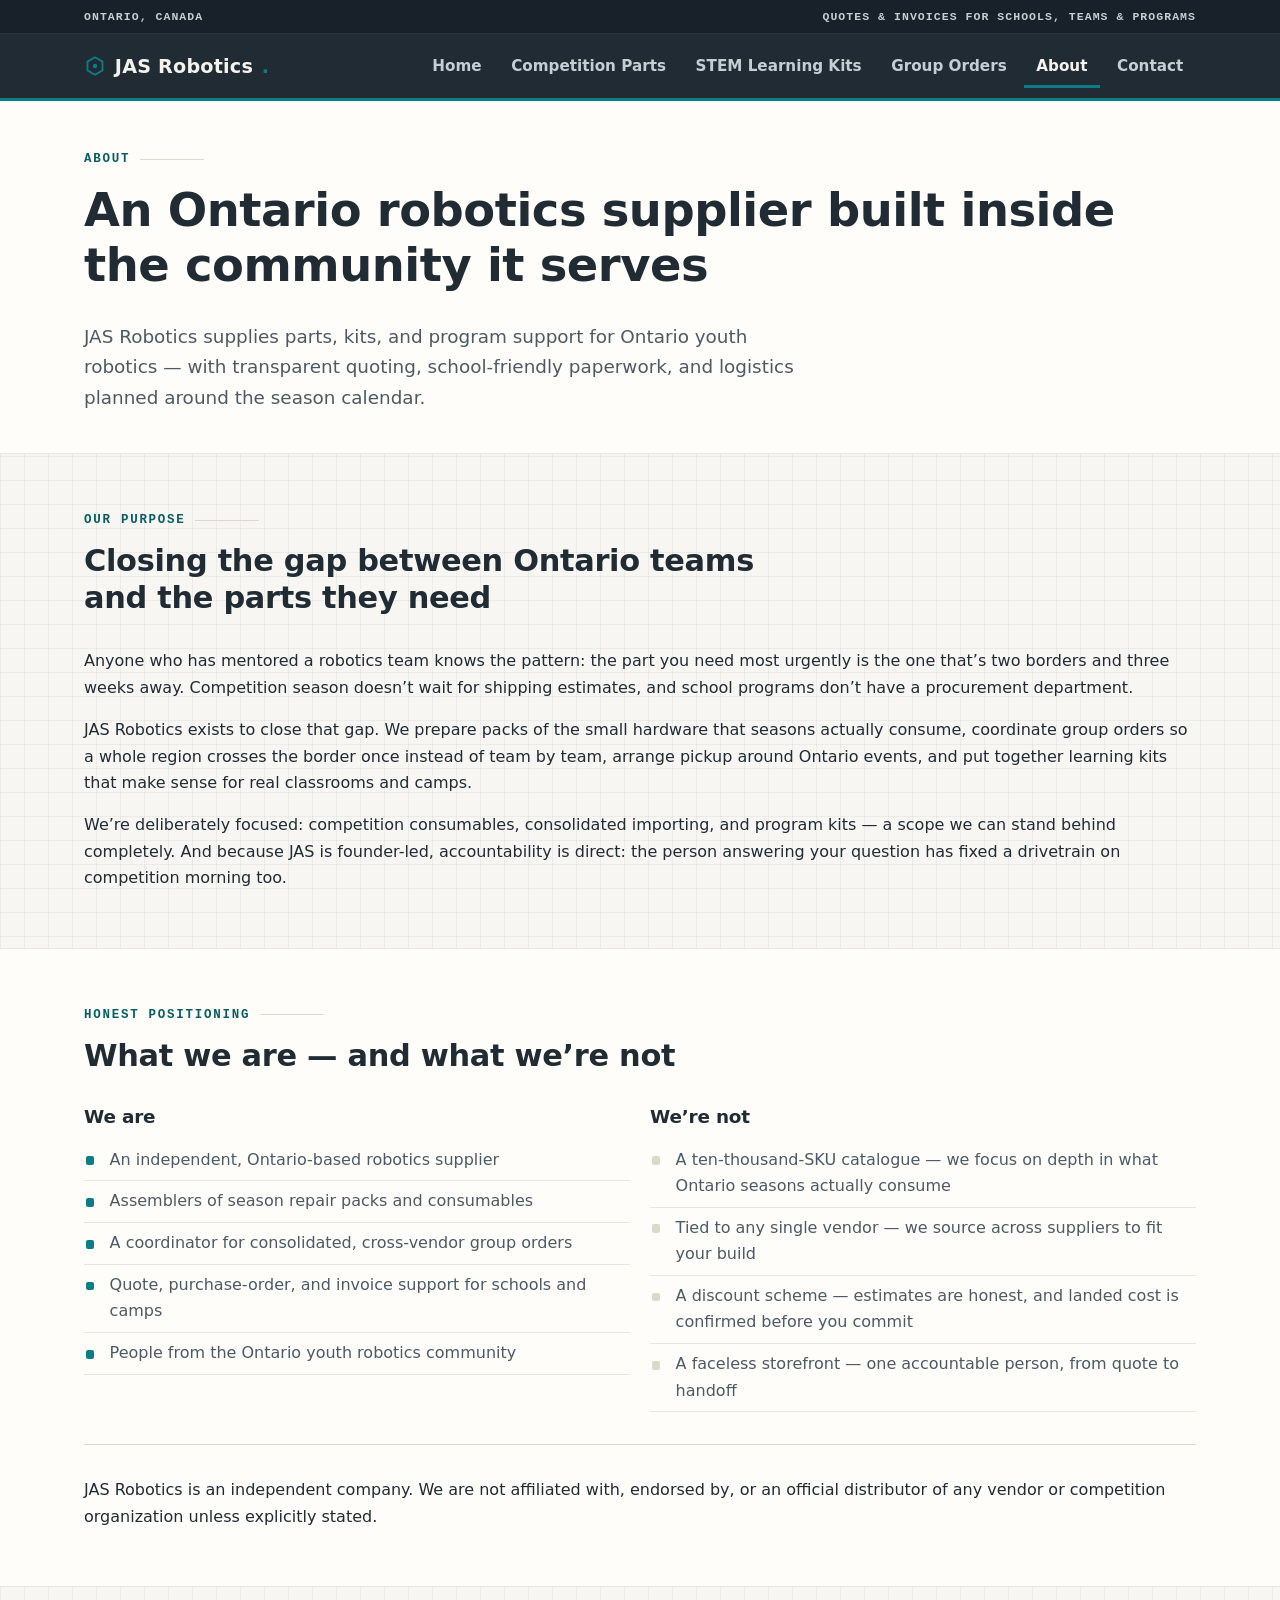
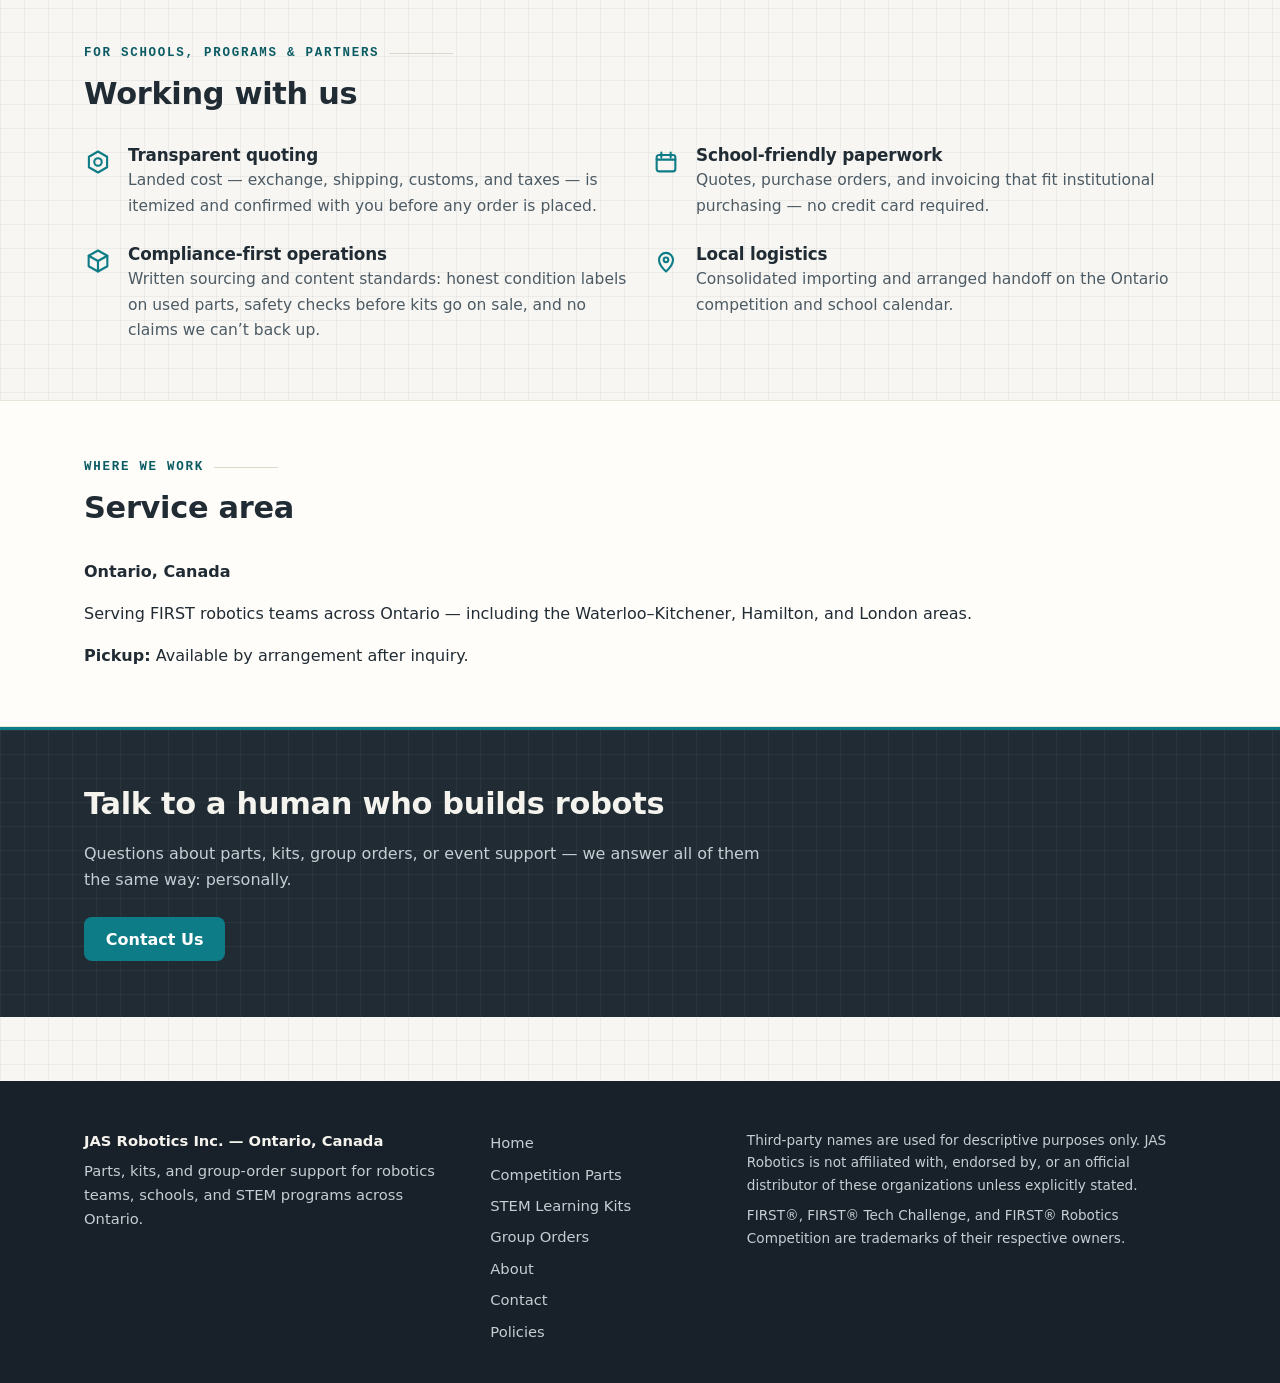
==== about.html @ f982b0c8 "Apply external review: de-claim stock language, deepen Everybot BOM support, rename kit pipeline Sto" ====
<!DOCTYPE html>
<html lang="en">
<head>
  <meta charset="utf-8">
  <meta name="viewport" content="width=device-width, initial-scale=1">
  <title>About — JAS Robotics</title>
  <meta name="description" content="JAS Robotics is an Ontario-based robotics supplier serving FIRST robotics teams, schools, camps, and STEM programs — parts, kits, group orders, and event support planned around the season.">
  <link rel="icon" href="data:image/svg+xml,%3Csvg xmlns='http://www.w3.org/2000/svg' viewBox='0 0 64 64'%3E%3Crect width='64' height='64' rx='14' fill='%23202b34'/%3E%3Cpath d='M32 13l16.5 9.5v19L32 51l-16.5-9.5v-19z' fill='none' stroke='%230e7c86' stroke-width='4'/%3E%3Ccircle cx='32' cy='32' r='5.5' fill='%230e7c86'/%3E%3C/svg%3E">
  <link rel="stylesheet" href="styles.css">
  <script src="script.js" defer></script>
</head>
<body>

  <a class="skip-link" href="#main">Skip to main content</a>

  <header class="site-header">
    <div class="topbar">
      <div class="container topbar-inner">
        <span>Ontario, Canada</span>
        <span class="topbar-note">Quotes &amp; invoices for schools, teams &amp; programs</span>
      </div>
    </div>
    <div class="container header-inner">
      <a class="wordmark" href="index.html"><svg class="wordmark-mark" viewBox="0 0 24 24" aria-hidden="true" focusable="false" xmlns="http://www.w3.org/2000/svg"><path d="M12 2.5l8.2 4.75v9.5L12 21.5l-8.2-4.75v-9.5z" fill="none" stroke="currentColor" stroke-width="2"/><circle cx="12" cy="12" r="2.4" fill="currentColor"/></svg>JAS Robotics<span class="wordmark-dot">.</span></a>
      <button class="nav-toggle" aria-expanded="false" aria-controls="site-nav">
        <span class="nav-toggle-bars" aria-hidden="true"><span></span><span></span><span></span></span>
        Menu
      </button>
      <nav id="site-nav" class="site-nav" aria-label="Main">
        <ul>
          <li><a href="index.html">Home</a></li>
          <li><a href="competition-parts.html">Competition Parts</a></li>
          <li><a href="stem-kits.html">STEM Learning Kits</a></li>
          <li><a href="group-orders.html">Group Orders</a></li>
          <li><a href="about.html" aria-current="page">About</a></li>
          <li><a href="contact.html">Contact</a></li>
        </ul>
      </nav>
    </div>
  </header>

  <main id="main">

    <!-- ============ Page hero ============ -->
    <section class="page-hero">
      <div class="container">
        <p class="eyebrow">About</p>
        <h1>An Ontario robotics supplier built inside the community it serves</h1>
        <p class="lead">JAS Robotics supplies parts, kits, and program support for Ontario youth robotics — with transparent quoting, school-friendly paperwork, and logistics planned around the season calendar.</p>
      </div>
    </section>

    <!-- ============ Story ============ -->
    <section class="section">
      <div class="container">
        <div class="section-head">
          <p class="eyebrow">Our purpose</p>
          <h2>Closing the gap between Ontario teams and the parts they need</h2>
        </div>
        <p>Anyone who has mentored a robotics team knows the pattern: the part you need most urgently is the one that&rsquo;s two borders and three weeks away. Competition season doesn&rsquo;t wait for shipping estimates, and school programs don&rsquo;t have a procurement department.</p>
        <p>JAS Robotics exists to close that gap. We prepare packs of the small hardware that seasons actually consume, coordinate group orders so a whole region crosses the border once instead of team by team, arrange pickup around Ontario events, and put together learning kits that make sense for real classrooms and camps.</p>
        <p>We&rsquo;re deliberately focused: competition consumables, consolidated importing, and program kits — a scope we can stand behind completely. And because JAS is founder-led, accountability is direct: the person answering your question has fixed a drivetrain on competition morning too.</p>
        <!-- PLACEHOLDER: founder bio and owner-supplied photos of real stock, builds, and events — to be supplied by owner (brief §14; photo rules brief §7 rule 6: no student faces without consent, no third-party logos, no event branding in frame) -->
      </div>
    </section>

    <!-- ============ What we are / aren't ============ -->
    <section class="section section--alt">
      <div class="container">
        <div class="section-head">
          <p class="eyebrow">Honest positioning</p>
          <h2>What we are — and what we&rsquo;re not</h2>
        </div>
        <div class="plain-cols">
          <div>
            <h3>We are</h3>
            <ul>
              <li>An independent, Ontario-based robotics supplier</li>
              <li>Assemblers of season repair packs and consumables</li>
              <li>A coordinator for consolidated, cross-vendor group orders</li>
              <li>Quote, purchase-order, and invoice support for schools and camps</li>
              <li>People from the Ontario youth robotics community</li>
            </ul>
          </div>
          <div>
            <h3>We&rsquo;re not</h3>
            <ul class="cols-not">
              <li>A ten-thousand-SKU catalogue — we focus on depth in what Ontario seasons actually consume</li>
              <li>Tied to any single vendor — we source across suppliers to fit your build</li>
              <li>A discount scheme — estimates are honest, and landed cost is confirmed before you commit</li>
              <li>A faceless storefront — one accountable person, from quote to handoff</li>
            </ul>
          </div>
        </div>
        <hr class="rule">
        <p>JAS Robotics is an independent company. We are not affiliated with, endorsed by, or an official distributor of any vendor or competition organization unless explicitly stated.</p>
      </div>
    </section>

    <!-- ============ Working with us ============ -->
    <section class="section">
      <div class="container">
        <div class="section-head">
          <p class="eyebrow">For schools, programs &amp; partners</p>
          <h2>Working with us</h2>
        </div>
        <ul class="feature-list">
          <li>
            <svg class="icon" viewBox="0 0 24 24" aria-hidden="true" focusable="false" fill="none" stroke="currentColor" stroke-width="1.8" stroke-linecap="round" stroke-linejoin="round"><path d="M12 3l7.8 4.5v9L12 21l-7.8-4.5v-9z"/><circle cx="12" cy="12" r="3.2"/></svg>
            <div>
              <h3>Transparent quoting</h3>
              <p>Landed cost — exchange, shipping, customs, and taxes — is itemized and confirmed with you before any order is placed.</p>
            </div>
          </li>
          <li>
            <svg class="icon" viewBox="0 0 24 24" aria-hidden="true" focusable="false" fill="none" stroke="currentColor" stroke-width="1.8" stroke-linecap="round" stroke-linejoin="round"><rect x="4" y="6" width="16" height="14" rx="2"/><path d="M4 10h16M8 4v4M16 4v4"/></svg>
            <div>
              <h3>School-friendly paperwork</h3>
              <p>Quotes, purchase orders, and invoicing that fit institutional purchasing — no credit card required.</p>
            </div>
          </li>
          <li>
            <svg class="icon" viewBox="0 0 24 24" aria-hidden="true" focusable="false" fill="none" stroke="currentColor" stroke-width="1.8" stroke-linecap="round" stroke-linejoin="round"><path d="M12 3l8 4.5v9L12 21l-8-4.5v-9z"/><path d="M4 7.5l8 4.5 8-4.5M12 12v9"/></svg>
            <div>
              <h3>Compliance-first operations</h3>
              <p>Written sourcing and content standards: honest condition labels on used parts, safety checks before kits go on sale, and no claims we can&rsquo;t back up.</p>
            </div>
          </li>
          <li>
            <svg class="icon" viewBox="0 0 24 24" aria-hidden="true" focusable="false" fill="none" stroke="currentColor" stroke-width="1.8" stroke-linecap="round" stroke-linejoin="round"><path d="M12 21s-6-5.3-6-10a6 6 0 1112 0c0 4.7-6 10-6 10z"/><circle cx="12" cy="11" r="2"/></svg>
            <div>
              <h3>Local logistics</h3>
              <p>Consolidated importing and arranged handoff on the Ontario competition and school calendar.</p>
            </div>
          </li>
        </ul>
      </div>
    </section>

    <!-- ============ Service area ============ -->
    <section class="section section--alt">
      <div class="container">
        <div class="section-head">
          <p class="eyebrow">Where we work</p>
          <h2>Service area</h2>
        </div>
        <p><strong>Ontario, Canada</strong></p>
        <p>Serving FIRST robotics teams across Ontario — including the Waterloo–Kitchener, Hamilton, and London areas.</p>
        <p><strong>Pickup:</strong> Available by arrangement after inquiry.</p>
      </div>
    </section>

    <!-- ============ Closing CTA ============ -->
    <section class="band">
      <div class="container">
        <h2>Talk to a human who builds robots</h2>
        <p>Questions about parts, kits, group orders, or event support — we answer all of them the same way: personally.</p>
        <div class="btn-row">
          <a class="btn btn--accent" href="contact.html">Contact Us</a>
        </div>
      </div>
    </section>

  </main>

  <footer class="site-footer">
    <div class="container footer-grid">
      <div>
        <p class="footer-wordmark">JAS Robotics Inc. — Ontario, Canada</p>
        <p>Parts, kits, and group-order support for robotics teams, schools, and STEM programs across Ontario.</p>
      </div>
      <nav class="footer-nav" aria-label="Footer">
        <ul>
          <li><a href="index.html">Home</a></li>
          <li><a href="competition-parts.html">Competition Parts</a></li>
          <li><a href="stem-kits.html">STEM Learning Kits</a></li>
          <li><a href="group-orders.html">Group Orders</a></li>
          <li><a href="about.html">About</a></li>
          <li><a href="contact.html">Contact</a></li>
          <li><a href="policies.html">Policies</a></li>
        </ul>
      </nav>
      <div class="footer-legal">
        <p>Third-party names are used for descriptive purposes only. JAS Robotics is not affiliated with, endorsed by, or an official distributor of these organizations unless explicitly stated.</p>
        <p>FIRST®, FIRST® Tech Challenge, and FIRST® Robotics Competition are trademarks of their respective owners.</p>
      </div>
    </div>
  </footer>

</body>
</html>
---- styles.css ----
/* ============================================================
   JAS Robotics — sitewide design system
   Direction: "Graph-paper workshop" — an engineering-classroom
   aesthetic on a faint drafting grid. System fonts only.
   No external requests of any kind (brief §10).
   Palette is deliberately distinct from deep violet (#2b214a)
   and from goBILDA-orange trade dress (brief §9).
   ============================================================ */

:root {
  /* surfaces & ink */
  --paper: #f7f6f2;
  --surface: #fffdf9;
  --paper-2: #efece4;
  --ink: #202b34;
  --ink-soft: #4c5a64;
  --line: #dcd8cc;
  --line-soft: #e8e5db;
  --grid: rgba(32, 43, 52, 0.05);
  --dark: #202b34;
  --dark-2: #182129;
  --on-dark: #f4f3ee;
  --on-dark-soft: #c5ced3;

  /* track accents (brief §9: the two tracks are siblings, not twins) */
  --accent-comp: #0e7c86;      /* machinist teal — Competition Parts */
  --accent-comp-ink: #0a5b63;  /* darker teal for small text on paper */
  --accent-comp-soft: #e2eeee;
  --accent-stem: #2e7d32;      /* workshop green — STEM Learning Kits */
  --accent-stem-ink: #245c27;
  --accent-stem-soft: #e7f1e5;

  /* generic track slots — scoped by .track-comp / .track-stem on <body> */
  --track: var(--accent-comp);
  --track-ink: var(--accent-comp-ink);
  --track-soft: var(--accent-comp-soft);

  /* type & shape */
  --sans: system-ui, -apple-system, "Segoe UI", Roboto, "Helvetica Neue", Arial, sans-serif;
  --mono: ui-monospace, "Cascadia Code", "Segoe UI Mono", Consolas, Menlo, monospace;
  --radius: 10px;
  --radius-sm: 6px;
  --shadow-sm: 0 1px 2px rgba(32, 43, 52, 0.05), 0 3px 10px rgba(32, 43, 52, 0.05);
  --maxw: 72rem;
}

.track-comp { --track: var(--accent-comp); --track-ink: var(--accent-comp-ink); --track-soft: var(--accent-comp-soft); }
.track-stem { --track: var(--accent-stem); --track-ink: var(--accent-stem-ink); --track-soft: var(--accent-stem-soft); }

/* ---------- reset & base ---------- */

*, *::before, *::after { box-sizing: border-box; }

html { scroll-behavior: smooth; }
@media (prefers-reduced-motion: reduce) {
  html { scroll-behavior: auto; }
  *, *::before, *::after { transition: none !important; }
}

body {
  margin: 0;
  font-family: var(--sans);
  font-size: 1rem;
  line-height: 1.65;
  color: var(--ink);
  background-color: var(--paper);
  /* the drafting grid */
  background-image:
    linear-gradient(var(--grid) 1px, transparent 1px),
    linear-gradient(90deg, var(--grid) 1px, transparent 1px);
  background-size: 24px 24px;
  -webkit-text-size-adjust: 100%;
}

h1, h2, h3, h4 { line-height: 1.2; margin: 0 0 0.6em; letter-spacing: -0.01em; }
h1 { font-size: clamp(2rem, 4.5vw, 2.9rem); font-weight: 800; }
h2 { font-size: clamp(1.45rem, 3vw, 1.9rem); font-weight: 750; }
h3 { font-size: 1.15rem; font-weight: 700; }
p, ul, ol, dl { margin: 0 0 1em; }
p:last-child, ul:last-child, ol:last-child, dl:last-child { margin-bottom: 0; }

a { color: var(--track-ink); text-underline-offset: 0.15em; }
a:hover { color: var(--ink); }

img, svg { max-width: 100%; height: auto; }

:focus-visible { outline: 3px solid var(--track); outline-offset: 2px; border-radius: 2px; }

.visually-hidden {
  position: absolute; width: 1px; height: 1px;
  margin: -1px; padding: 0; border: 0;
  clip-path: inset(50%); overflow: hidden; white-space: nowrap;
}

/* ---------- layout ---------- */

.container { max-width: var(--maxw); margin-inline: auto; padding-inline: 1.25rem; }

.section { padding-block: 3.5rem; }
.section--tight { padding-block: 2.5rem; }
.section--alt { background: var(--surface); border-block: 1px solid var(--line-soft); }

.section-head { max-width: 46rem; margin-bottom: 2rem; }

.lead { font-size: 1.15rem; color: var(--ink-soft); }

.eyebrow {
  display: flex; align-items: center; gap: 0.6rem;
  font-family: var(--mono); font-size: 0.78rem; font-weight: 600;
  letter-spacing: 0.14em; text-transform: uppercase;
  color: var(--track-ink); margin: 0 0 0.8rem;
}
.eyebrow::after { content: ""; height: 1px; background: var(--line); flex: 0 1 4rem; }

.caveat { font-size: 0.88rem; color: var(--ink-soft); }

/* ---------- skip link ---------- */

.skip-link {
  position: absolute; left: 0.75rem; top: -3.5rem; z-index: 100;
  background: var(--dark); color: var(--on-dark);
  padding: 0.6rem 1rem; border-radius: 0 0 var(--radius-sm) var(--radius-sm);
  transition: top 120ms ease;
}
.skip-link:focus { top: 0; color: var(--on-dark); }

/* ---------- header & nav ---------- */

.site-header {
  background: var(--dark); color: var(--on-dark);
  border-bottom: 3px solid var(--track);
  position: relative;
}

.header-inner {
  display: flex; align-items: center; justify-content: space-between;
  gap: 1rem; min-height: 4rem; flex-wrap: wrap; padding-block: 0.5rem;
}

.wordmark {
  font-weight: 800; font-size: 1.2rem; letter-spacing: 0.01em;
  color: var(--on-dark); text-decoration: none; white-space: nowrap;
}
.wordmark .wordmark-dot { color: var(--track); }
.wordmark:hover { color: var(--on-dark); }
.wordmark { display: inline-flex; align-items: center; gap: 0.55rem; }
.wordmark-mark { width: 22px; height: 22px; color: var(--track); flex: none; }

.topbar {
  background: var(--dark-2);
  border-bottom: 1px solid rgba(255, 255, 255, 0.08);
  font-family: var(--mono); font-size: 0.72rem; font-weight: 600;
  letter-spacing: 0.09em; text-transform: uppercase;
  color: var(--on-dark-soft);
}
.topbar-inner { display: flex; justify-content: space-between; gap: 1rem; padding-block: 0.45rem; }
@media (max-width: 37em) { .topbar-note { display: none; } }

.site-nav ul { list-style: none; margin: 0; padding: 0; display: flex; gap: 0.25rem; flex-wrap: wrap; }
.site-nav a {
  display: inline-block; padding: 0.55rem 0.8rem;
  color: var(--on-dark-soft); text-decoration: none;
  font-weight: 600; font-size: 0.95rem; border-radius: var(--radius-sm);
}
.site-nav a:hover { color: var(--on-dark); background: rgba(255, 255, 255, 0.07); }
.site-nav a[aria-current="page"] {
  color: var(--on-dark);
  box-shadow: inset 0 -3px 0 var(--track);
  border-radius: var(--radius-sm) var(--radius-sm) 0 0;
}

.nav-toggle {
  display: none; align-items: center; gap: 0.5rem;
  background: transparent; color: var(--on-dark);
  border: 1.5px solid var(--on-dark-soft); border-radius: var(--radius-sm);
  padding: 0.45rem 0.8rem; font: 600 0.9rem var(--sans); cursor: pointer;
}
.nav-toggle-bars { display: inline-flex; flex-direction: column; gap: 3px; }
.nav-toggle-bars span { display: block; width: 16px; height: 2px; background: currentColor; }

/* Mobile nav collapses only when JS is available (html.js),
   so the menu stays reachable with scripts disabled. */
@media (max-width: 47.99em) {
  html.js .nav-toggle { display: inline-flex; }
  html.js .site-nav { display: none; flex-basis: 100%; }
  html.js body.nav-open .site-nav { display: block; padding-bottom: 0.75rem; }
  .site-nav ul { flex-direction: column; gap: 0; }
  .site-nav a { display: block; padding: 0.7rem 0.5rem; border-radius: var(--radius-sm); }
  .site-nav a[aria-current="page"] { box-shadow: inset 3px 0 0 var(--track); border-radius: 0 var(--radius-sm) var(--radius-sm) 0; padding-left: 0.9rem; }
}

/* ---------- hero ---------- */

.hero { padding-block: 4rem 3.5rem; }
.hero-grid { display: grid; gap: 2.5rem; align-items: center; }
@media (min-width: 56em) { .hero-grid { grid-template-columns: 7fr 5fr; } }

.hero h1 { margin-bottom: 0.4em; }
.hero .lead { font-size: 1.2rem; }
.hero-art { color: var(--ink-soft); display: block; margin-inline: auto; max-width: 26rem; }
.hero-art .art-accent { color: var(--track); }

.page-hero { padding-block: 3rem 2.5rem; border-bottom: 1px solid var(--line-soft); background: var(--surface); }
.page-hero .lead { max-width: 46rem; }

.btn-row { display: flex; gap: 0.8rem; flex-wrap: wrap; margin-top: 1.5rem; }

/* supplier capability strip (hero) */
.cap-strip {
  list-style: none;
  display: flex; flex-wrap: wrap; gap: 0.5rem 2.25rem;
  margin: 3rem 0 0; padding: 1.1rem 0 0;
  border-top: 1px solid var(--line);
  font-family: var(--mono); font-size: 0.75rem; font-weight: 600;
  letter-spacing: 0.12em; text-transform: uppercase;
  color: var(--ink-soft);
}
.cap-strip li { display: flex; align-items: center; gap: 0.6rem; }
.cap-strip li::before {
  content: ""; width: 0.5rem; height: 0.5rem;
  background: var(--track); border-radius: 2px; flex: none;
}

/* ---------- buttons ---------- */

.btn {
  display: inline-block; padding: 0.7rem 1.3rem;
  border-radius: 8px; border: 1.5px solid transparent;
  font: 600 1rem var(--sans); text-decoration: none; text-align: center;
  cursor: pointer; transition: background-color 120ms ease, color 120ms ease;
}
.btn--primary { background: var(--dark); color: var(--on-dark); }
.btn--primary:hover { background: var(--dark-2); color: var(--on-dark); }
.btn--accent { background: var(--track); color: #ffffff; }
.btn--accent:hover { background: var(--track-ink); color: #ffffff; }
.btn--ghost { background: transparent; color: var(--ink); border-color: var(--ink); }
.btn--ghost:hover { background: var(--ink); color: var(--paper); }
.btn:disabled, .btn[aria-disabled="true"] { opacity: 0.55; cursor: not-allowed; }

/* on dark bands */
.band .btn--ghost { color: var(--on-dark); border-color: var(--on-dark-soft); }
.band .btn--ghost:hover { background: var(--on-dark); color: var(--dark); }

/* ---------- cards ---------- */

.grid-cards { display: grid; gap: 1.25rem; grid-template-columns: repeat(auto-fit, minmax(15rem, 1fr)); }
.grid-cards--wide { grid-template-columns: repeat(auto-fit, minmax(19rem, 1fr)); }

.card {
  background: var(--surface);
  border: 1px solid var(--line);
  border-radius: var(--radius);
  padding: 1.5rem;
  box-shadow: var(--shadow-sm);
  transition: transform 140ms ease, box-shadow 140ms ease, border-color 140ms ease;
}
@media (hover: hover) {
  .card:not(.card--gated):hover {
    transform: translateY(-3px);
    box-shadow: 0 8px 20px rgba(32, 43, 52, 0.1);
    border-color: var(--track);
  }
}
.card > .icon { color: var(--track); margin-bottom: 0.9rem; }
.card h3 { margin-bottom: 0.4em; }
.card p { color: var(--ink-soft); font-size: 0.97rem; }
.card .card-link { font-weight: 650; font-size: 0.97rem; }
.card .card-link::after { content: "\00a0\2192"; }

.card--gated {
  background: transparent;
  border: 1.5px dashed var(--line);
  box-shadow: none;
}
.card--gated h3 { color: var(--ink); }

.card-note { font-family: var(--mono); font-size: 0.8rem; color: var(--ink-soft); }

.tag-soon {
  display: inline-block;
  font-family: var(--mono); font-size: 0.72rem; font-weight: 600;
  letter-spacing: 0.12em; text-transform: uppercase;
  background: var(--paper-2); color: var(--ink-soft);
  border: 1px solid var(--line);
  padding: 0.18rem 0.6rem; border-radius: 999px;
  margin: 0 0 0.9rem;
}

/* ---------- badges (condition labels etc.) ---------- */

.badge-row { display: flex; gap: 0.6rem; flex-wrap: wrap; margin-block: 0.75rem 1rem; padding: 0; list-style: none; }
.badge {
  display: inline-block;
  font-family: var(--mono); font-size: 0.8rem; font-weight: 600;
  color: var(--track-ink); background: var(--track-soft);
  border: 1px solid var(--track);
  padding: 0.22rem 0.7rem; border-radius: 999px;
  white-space: nowrap;
}

/* ---------- steps (how it works) ---------- */

.steps { list-style: none; counter-reset: step; padding: 0; margin: 0; display: grid; gap: 1rem; }
.steps li { counter-increment: step; position: relative; padding-left: 3.2rem; }
.steps li::before {
  content: counter(step);
  position: absolute; left: 0; top: 0;
  width: 2.2rem; height: 2.2rem;
  display: grid; place-items: center;
  background: var(--track); color: #ffffff;
  font: 700 1rem var(--mono);
  border-radius: 50%;
}
.steps h3 { margin-bottom: 0.2em; font-size: 1.05rem; }
.steps p { color: var(--ink-soft); font-size: 0.97rem; }

/* ---------- panels, notices, terms ---------- */

.panel {
  background: var(--surface);
  border: 1px solid var(--line);
  border-radius: var(--radius);
  padding: 1.75rem;
  box-shadow: var(--shadow-sm);
}

.terms-panel { border-left: 4px solid var(--track); }
.terms-panel ul { padding-left: 1.2rem; }
.terms-panel li { margin-bottom: 0.5em; color: var(--ink-soft); font-size: 0.95rem; }

.notice {
  background: var(--paper-2);
  border: 1px solid var(--line);
  border-radius: var(--radius-sm);
  padding: 0.9rem 1.1rem;
  font-size: 0.95rem; color: var(--ink-soft);
}

.tag-draft {
  display: inline-block; vertical-align: middle;
  font-family: var(--mono); font-size: 0.7rem; font-weight: 700;
  letter-spacing: 0.12em; text-transform: uppercase;
  color: var(--ink-soft); border: 1.5px solid var(--ink-soft);
  padding: 0.1rem 0.5rem; border-radius: var(--radius-sm);
  margin-left: 0.6rem;
}

/* ---------- definition grids (order round facts, kit facets) ---------- */

.dl-grid { display: grid; grid-template-columns: auto 1fr; gap: 0.35rem 1.25rem; margin: 0; }
.dl-grid dt { font-family: var(--mono); font-size: 0.82rem; font-weight: 600; letter-spacing: 0.06em; text-transform: uppercase; color: var(--track-ink); padding-top: 0.15rem; }
.dl-grid dd { margin: 0; color: var(--ink-soft); }
@media (max-width: 33em) { .dl-grid { grid-template-columns: 1fr; gap: 0.1rem; } .dl-grid dd { margin-bottom: 0.6rem; } }

/* ---------- progress indicator ---------- */

.progress-track {
  height: 0.8rem;
  background: var(--paper-2);
  border: 1px solid var(--line);
  border-radius: 999px;
  overflow: hidden;
}
.progress-fill { height: 100%; width: 0; background: var(--track); border-radius: inherit; }

/* ---------- jump nav (in-page anchors) ---------- */

.jump-nav ul { list-style: none; display: flex; gap: 0.6rem; flex-wrap: wrap; padding: 0; margin: 1.25rem 0 0; }
.jump-nav a {
  display: inline-block; text-decoration: none;
  font: 600 0.88rem var(--mono);
  color: var(--track-ink); background: var(--track-soft);
  border: 1px solid var(--track);
  padding: 0.3rem 0.85rem; border-radius: 999px;
}
.jump-nav a:hover { background: var(--track); color: #ffffff; }

/* ---------- forms ---------- */

.form-grid { display: grid; gap: 1.1rem; }
@media (min-width: 44em) {
  .form-grid { grid-template-columns: 1fr 1fr; }
  .form-grid .form-field--full { grid-column: 1 / -1; }
}

.form-field label { display: block; font-weight: 650; font-size: 0.95rem; margin-bottom: 0.3rem; }
.form-field .field-hint { display: block; font-weight: 400; font-size: 0.83rem; color: var(--ink-soft); }

.form-field input,
.form-field select,
.form-field textarea {
  width: 100%;
  font: 1rem var(--sans);
  color: var(--ink);
  background: var(--surface);
  border: 1.5px solid var(--line);
  border-radius: var(--radius-sm);
  padding: 0.6rem 0.75rem;
}
.form-field input:focus-visible,
.form-field select:focus-visible,
.form-field textarea:focus-visible { outline: 3px solid var(--track); outline-offset: 1px; border-color: var(--track); }
.form-field textarea { min-height: 8rem; resize: vertical; }

/* ---------- closing CTA band ---------- */

.band {
  background-color: var(--dark);
  background-image:
    linear-gradient(rgba(255, 255, 255, 0.045) 1px, transparent 1px),
    linear-gradient(90deg, rgba(255, 255, 255, 0.045) 1px, transparent 1px);
  background-size: 24px 24px;
  color: var(--on-dark);
  padding-block: 3.5rem;
  border-top: 3px solid var(--track);
}
.band h2 { color: var(--on-dark); }
.band p { color: var(--on-dark-soft); max-width: 44rem; }

/* ---------- lists with icons (why local) ---------- */

.feature-list { list-style: none; padding: 0; margin: 0; display: grid; gap: 1.5rem; }
@media (min-width: 44em) { .feature-list { grid-template-columns: 1fr 1fr; } }
.feature-list li { display: grid; grid-template-columns: auto 1fr; gap: 1rem; align-items: start; }
.feature-list .icon { color: var(--track); margin-top: 0.2rem; }
.feature-list h3 { font-size: 1.05rem; margin-bottom: 0.2em; }
.feature-list p { color: var(--ink-soft); font-size: 0.97rem; margin: 0; }

/* ---------- two-column plain lists (about) ---------- */

.plain-cols { display: grid; gap: 1.25rem; }
@media (min-width: 44em) { .plain-cols { grid-template-columns: 1fr 1fr; } }
.plain-cols ul { list-style: none; padding: 0; margin: 0; }
.plain-cols li { padding: 0.45rem 0 0.45rem 1.6rem; position: relative; color: var(--ink-soft); border-bottom: 1px solid var(--line-soft); }
.plain-cols li::before {
  content: ""; position: absolute; left: 0.1rem; top: 1.05rem;
  width: 0.55rem; height: 0.55rem; border-radius: 2px;
  background: var(--track);
}
.plain-cols .cols-not li::before { background: var(--line); }

/* ---------- footer ---------- */

.site-footer {
  background: var(--dark-2);
  color: var(--on-dark-soft);
  padding-block: 3rem 2.25rem;
  margin-top: 4rem;
  font-size: 0.92rem;
}
.band + .site-footer, .site-footer:first-child { margin-top: 0; }

.footer-grid { display: grid; gap: 2rem; }
@media (min-width: 56em) { .footer-grid { grid-template-columns: 5fr 3fr 6fr; } }

.footer-wordmark { color: var(--on-dark); font-weight: 750; margin-bottom: 0.4em; }

.footer-nav ul { list-style: none; margin: 0; padding: 0; display: grid; gap: 0.15rem; }
.footer-nav a { color: var(--on-dark-soft); text-decoration: none; padding-block: 0.15rem; display: inline-block; }
.footer-nav a:hover { color: var(--on-dark); text-decoration: underline; }

.footer-legal { font-size: 0.85rem; }
.footer-legal p { margin-bottom: 0.6em; }

/* ---------- misc ---------- */

.icon { width: 28px; height: 28px; flex: none; }
.icon--sm { width: 22px; height: 22px; }

hr.rule { border: 0; border-top: 1px solid var(--line); margin-block: 2rem; }
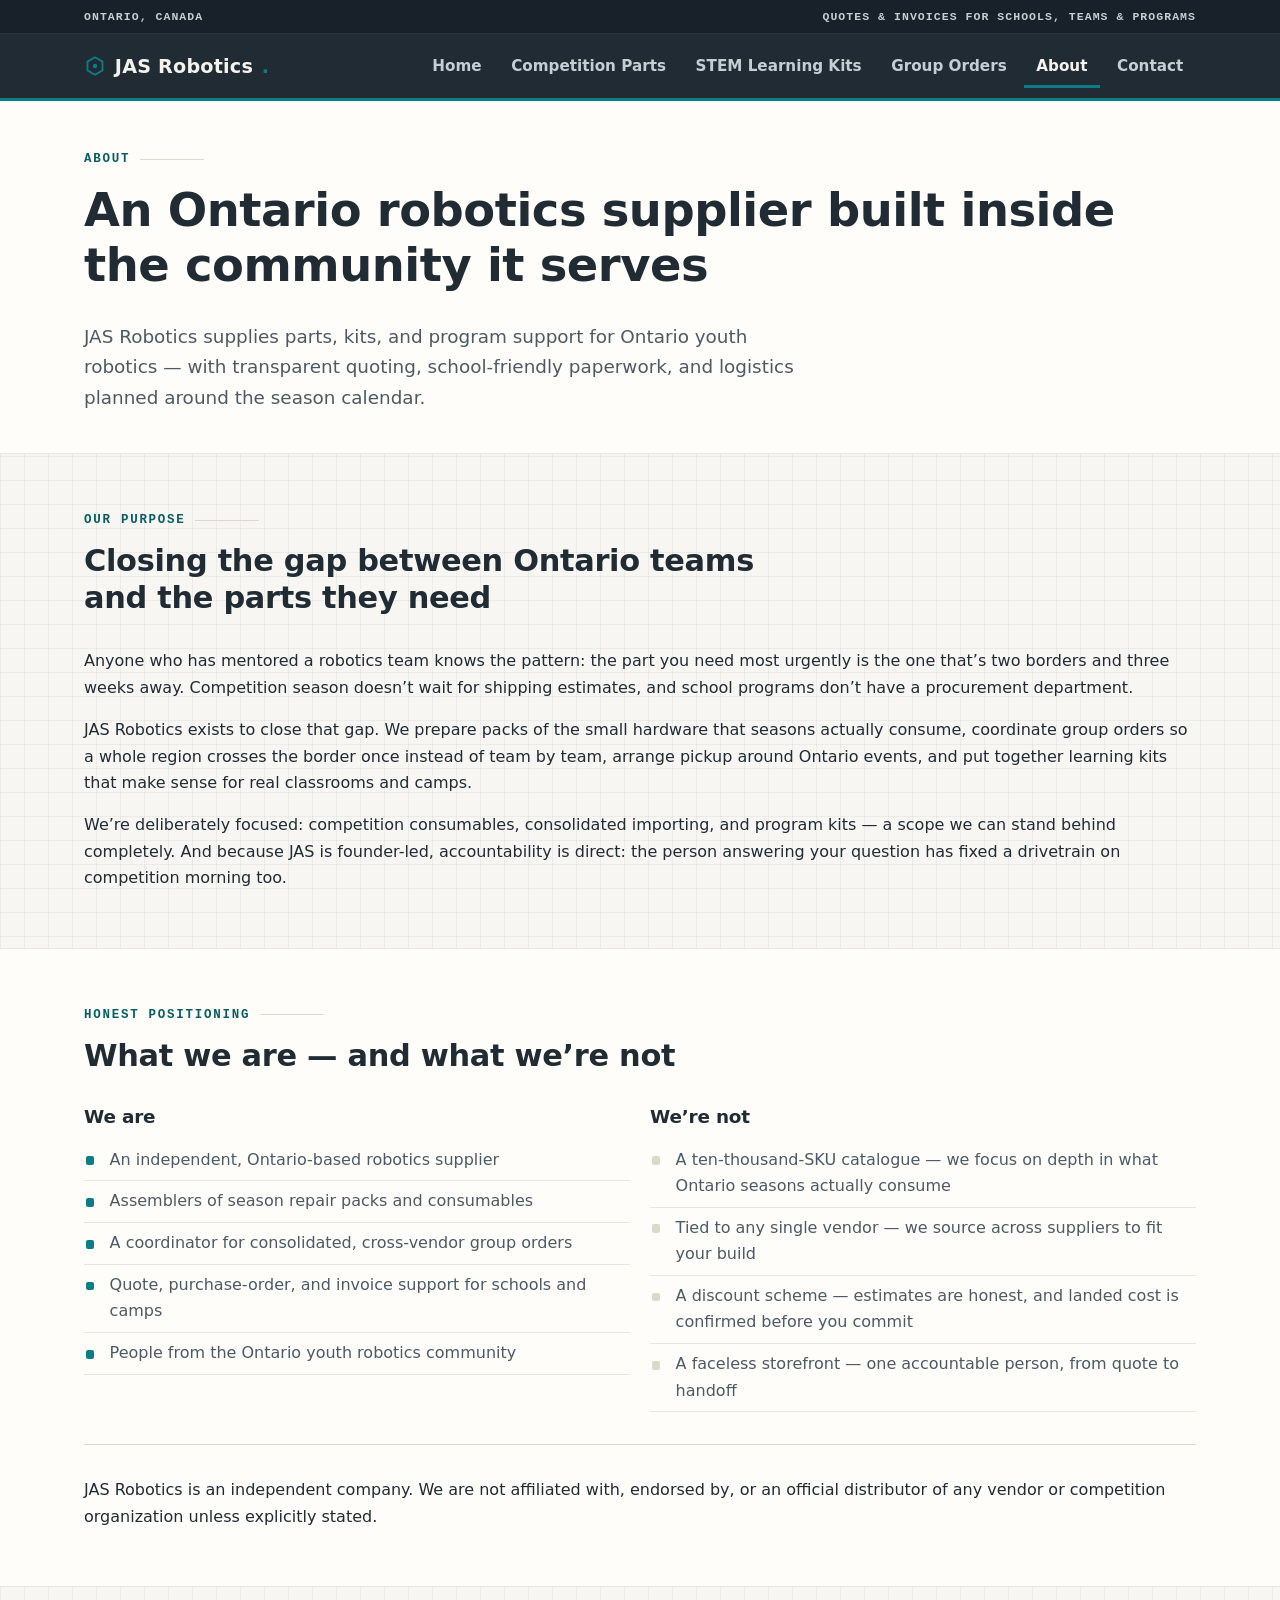
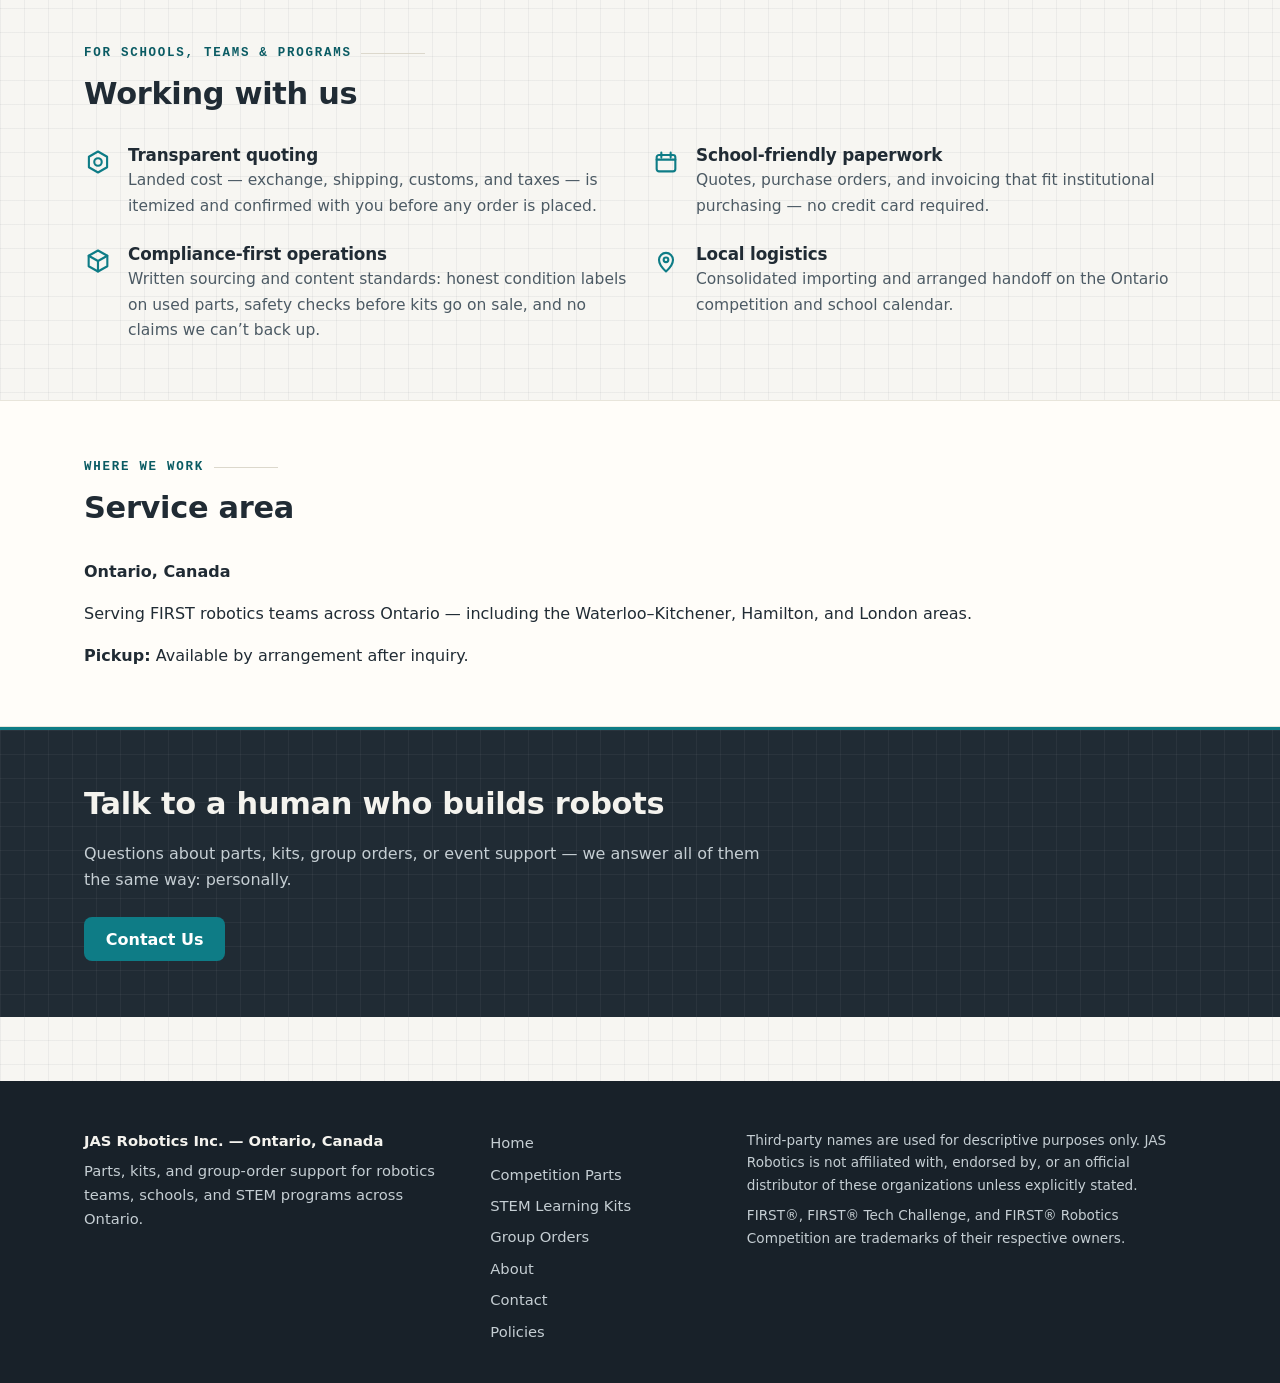
==== commit 8e1a0322: "Apply Codex review edits: copy-consistency cleanup Three wording fixes from Codex's review, verified" ====
--- a/about.html
+++ b/about.html
@@ -101,7 +101,7 @@
     <section class="section">
       <div class="container">
         <div class="section-head">
-          <p class="eyebrow">For schools, programs &amp; partners</p>
+          <p class="eyebrow">For schools, teams &amp; programs</p>
           <h2>Working with us</h2>
         </div>
         <ul class="feature-list">
--- a/styles.css
+++ b/styles.css
@@ -377,6 +377,14 @@
 
 /* ---------- forms ---------- */
 
+/* spam honeypot — visually removed, ignored by humans, filled by bots */
+.hp-field {
+  position: absolute !important;
+  left: -9999px; top: auto;
+  width: 1px; height: 1px;
+  overflow: hidden;
+}
+
 .form-grid { display: grid; gap: 1.1rem; }
 @media (min-width: 44em) {
   .form-grid { grid-template-columns: 1fr 1fr; }
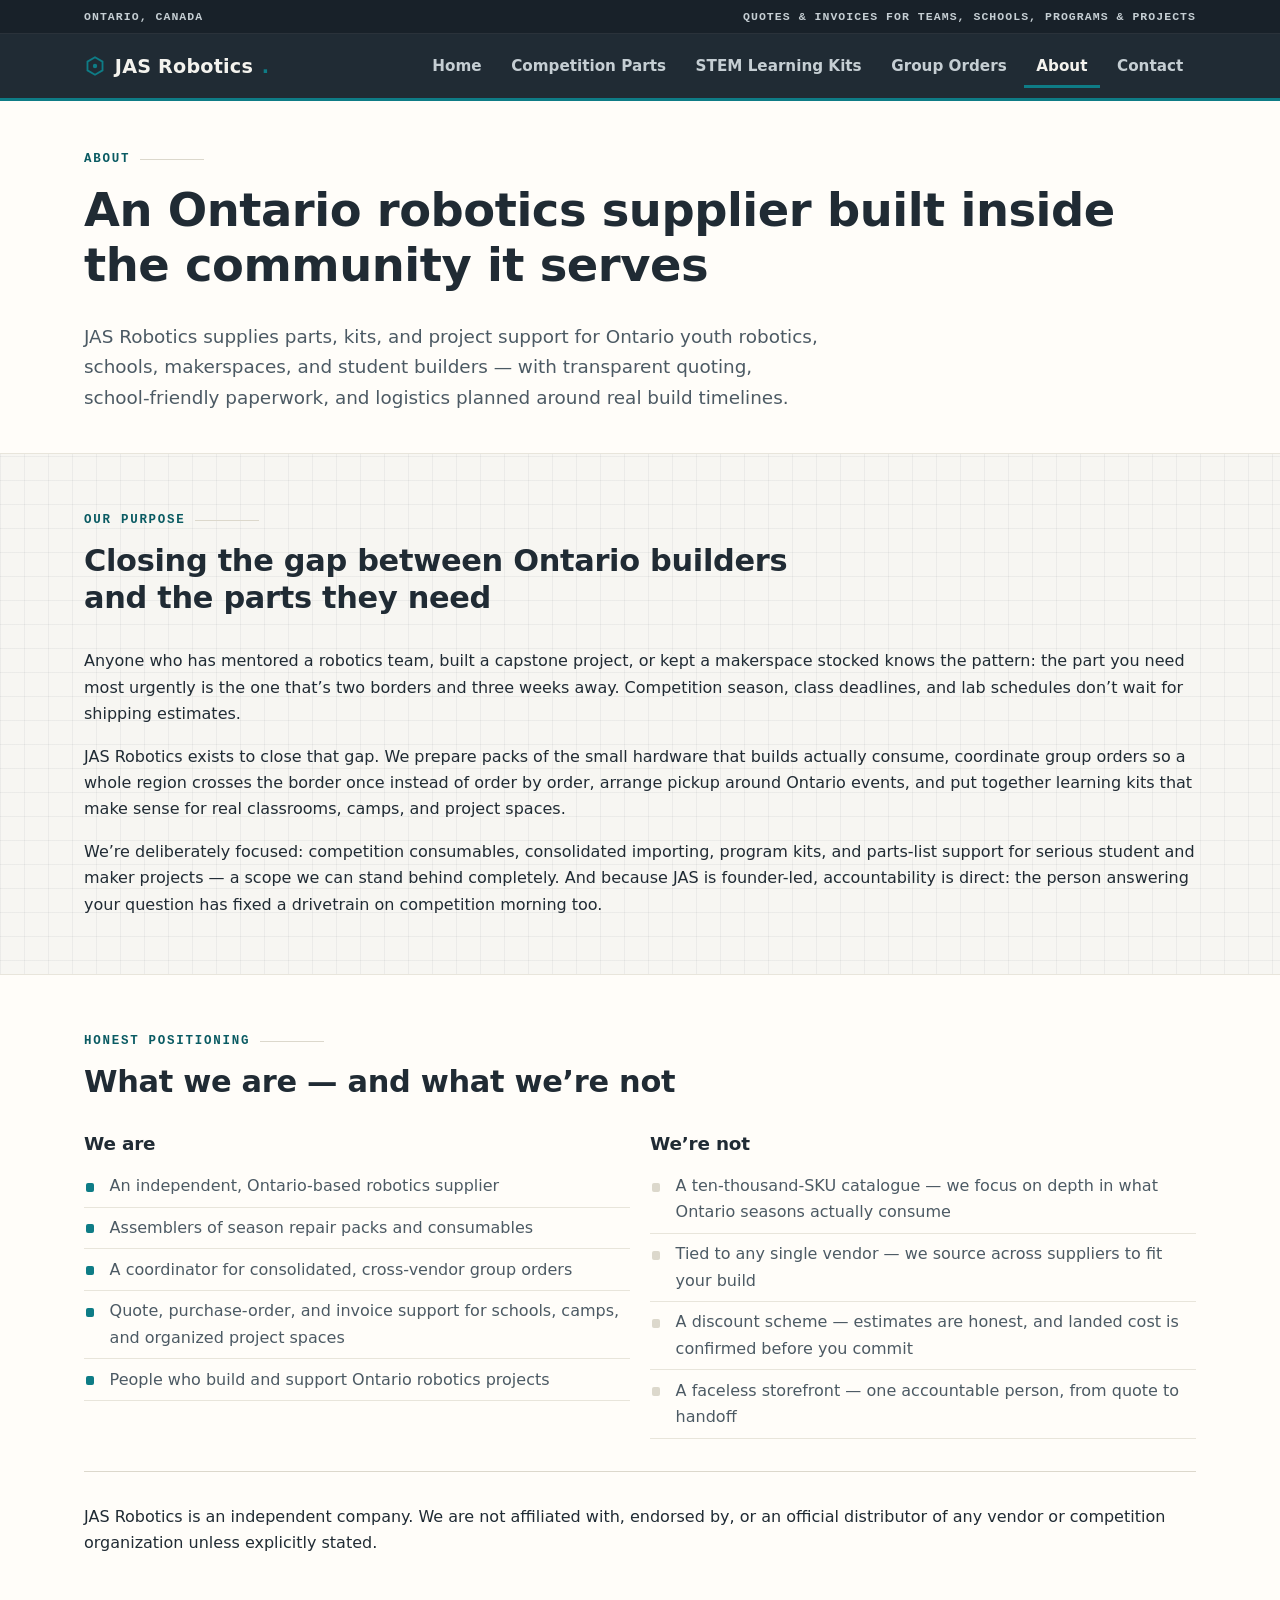
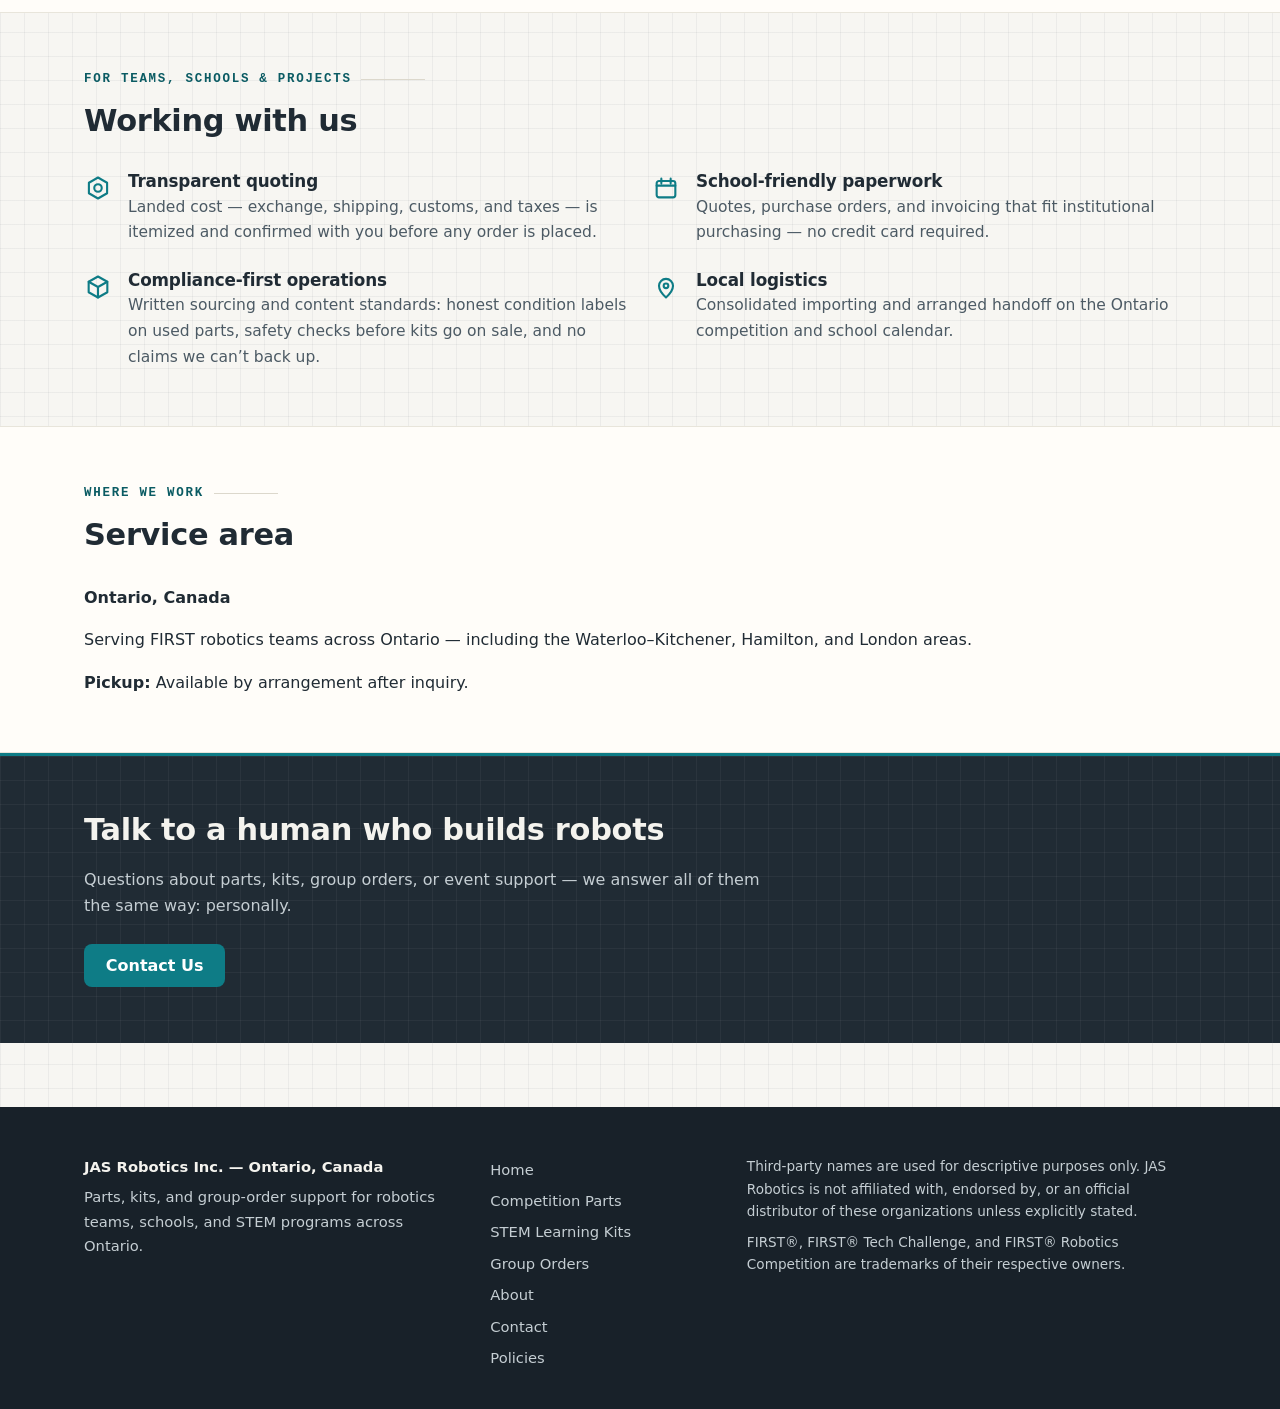
==== commit 7c7b562d: "Apply Codex edits: broaden audience to builders, capstones, makerspaces, DIY Owner-directed scope ex" ====
--- a/about.html
+++ b/about.html
@@ -4,7 +4,7 @@
   <meta charset="utf-8">
   <meta name="viewport" content="width=device-width, initial-scale=1">
   <title>About — JAS Robotics</title>
-  <meta name="description" content="JAS Robotics is an Ontario-based robotics supplier serving FIRST robotics teams, schools, camps, and STEM programs — parts, kits, group orders, and event support planned around the season.">
+  <meta name="description" content="JAS Robotics is an Ontario-based robotics supplier serving FIRST robotics teams, schools, camps, STEM programs, student projects, and makerspaces — parts, kits, group orders, and event support.">
   <link rel="icon" href="data:image/svg+xml,%3Csvg xmlns='http://www.w3.org/2000/svg' viewBox='0 0 64 64'%3E%3Crect width='64' height='64' rx='14' fill='%23202b34'/%3E%3Cpath d='M32 13l16.5 9.5v19L32 51l-16.5-9.5v-19z' fill='none' stroke='%230e7c86' stroke-width='4'/%3E%3Ccircle cx='32' cy='32' r='5.5' fill='%230e7c86'/%3E%3C/svg%3E">
   <link rel="stylesheet" href="styles.css">
   <script src="script.js" defer></script>
@@ -17,7 +17,7 @@
     <div class="topbar">
       <div class="container topbar-inner">
         <span>Ontario, Canada</span>
-        <span class="topbar-note">Quotes &amp; invoices for schools, teams &amp; programs</span>
+        <span class="topbar-note">Quotes &amp; invoices for teams, schools, programs &amp; projects</span>
       </div>
     </div>
     <div class="container header-inner">
@@ -46,7 +46,7 @@
       <div class="container">
         <p class="eyebrow">About</p>
         <h1>An Ontario robotics supplier built inside the community it serves</h1>
-        <p class="lead">JAS Robotics supplies parts, kits, and program support for Ontario youth robotics — with transparent quoting, school-friendly paperwork, and logistics planned around the season calendar.</p>
+        <p class="lead">JAS Robotics supplies parts, kits, and project support for Ontario youth robotics, schools, makerspaces, and student builders — with transparent quoting, school-friendly paperwork, and logistics planned around real build timelines.</p>
       </div>
     </section>
 
@@ -55,11 +55,11 @@
       <div class="container">
         <div class="section-head">
           <p class="eyebrow">Our purpose</p>
-          <h2>Closing the gap between Ontario teams and the parts they need</h2>
+          <h2>Closing the gap between Ontario builders and the parts they need</h2>
         </div>
-        <p>Anyone who has mentored a robotics team knows the pattern: the part you need most urgently is the one that&rsquo;s two borders and three weeks away. Competition season doesn&rsquo;t wait for shipping estimates, and school programs don&rsquo;t have a procurement department.</p>
-        <p>JAS Robotics exists to close that gap. We prepare packs of the small hardware that seasons actually consume, coordinate group orders so a whole region crosses the border once instead of team by team, arrange pickup around Ontario events, and put together learning kits that make sense for real classrooms and camps.</p>
-        <p>We&rsquo;re deliberately focused: competition consumables, consolidated importing, and program kits — a scope we can stand behind completely. And because JAS is founder-led, accountability is direct: the person answering your question has fixed a drivetrain on competition morning too.</p>
+        <p>Anyone who has mentored a robotics team, built a capstone project, or kept a makerspace stocked knows the pattern: the part you need most urgently is the one that&rsquo;s two borders and three weeks away. Competition season, class deadlines, and lab schedules don&rsquo;t wait for shipping estimates.</p>
+        <p>JAS Robotics exists to close that gap. We prepare packs of the small hardware that builds actually consume, coordinate group orders so a whole region crosses the border once instead of order by order, arrange pickup around Ontario events, and put together learning kits that make sense for real classrooms, camps, and project spaces.</p>
+        <p>We&rsquo;re deliberately focused: competition consumables, consolidated importing, program kits, and parts-list support for serious student and maker projects — a scope we can stand behind completely. And because JAS is founder-led, accountability is direct: the person answering your question has fixed a drivetrain on competition morning too.</p>
         <!-- PLACEHOLDER: founder bio and owner-supplied photos of real stock, builds, and events — to be supplied by owner (brief §14; photo rules brief §7 rule 6: no student faces without consent, no third-party logos, no event branding in frame) -->
       </div>
     </section>
@@ -78,8 +78,8 @@
               <li>An independent, Ontario-based robotics supplier</li>
               <li>Assemblers of season repair packs and consumables</li>
               <li>A coordinator for consolidated, cross-vendor group orders</li>
-              <li>Quote, purchase-order, and invoice support for schools and camps</li>
-              <li>People from the Ontario youth robotics community</li>
+              <li>Quote, purchase-order, and invoice support for schools, camps, and organized project spaces</li>
+              <li>People who build and support Ontario robotics projects</li>
             </ul>
           </div>
           <div>
@@ -101,7 +101,7 @@
     <section class="section">
       <div class="container">
         <div class="section-head">
-          <p class="eyebrow">For schools, teams &amp; programs</p>
+          <p class="eyebrow">For teams, schools &amp; projects</p>
           <h2>Working with us</h2>
         </div>
         <ul class="feature-list">
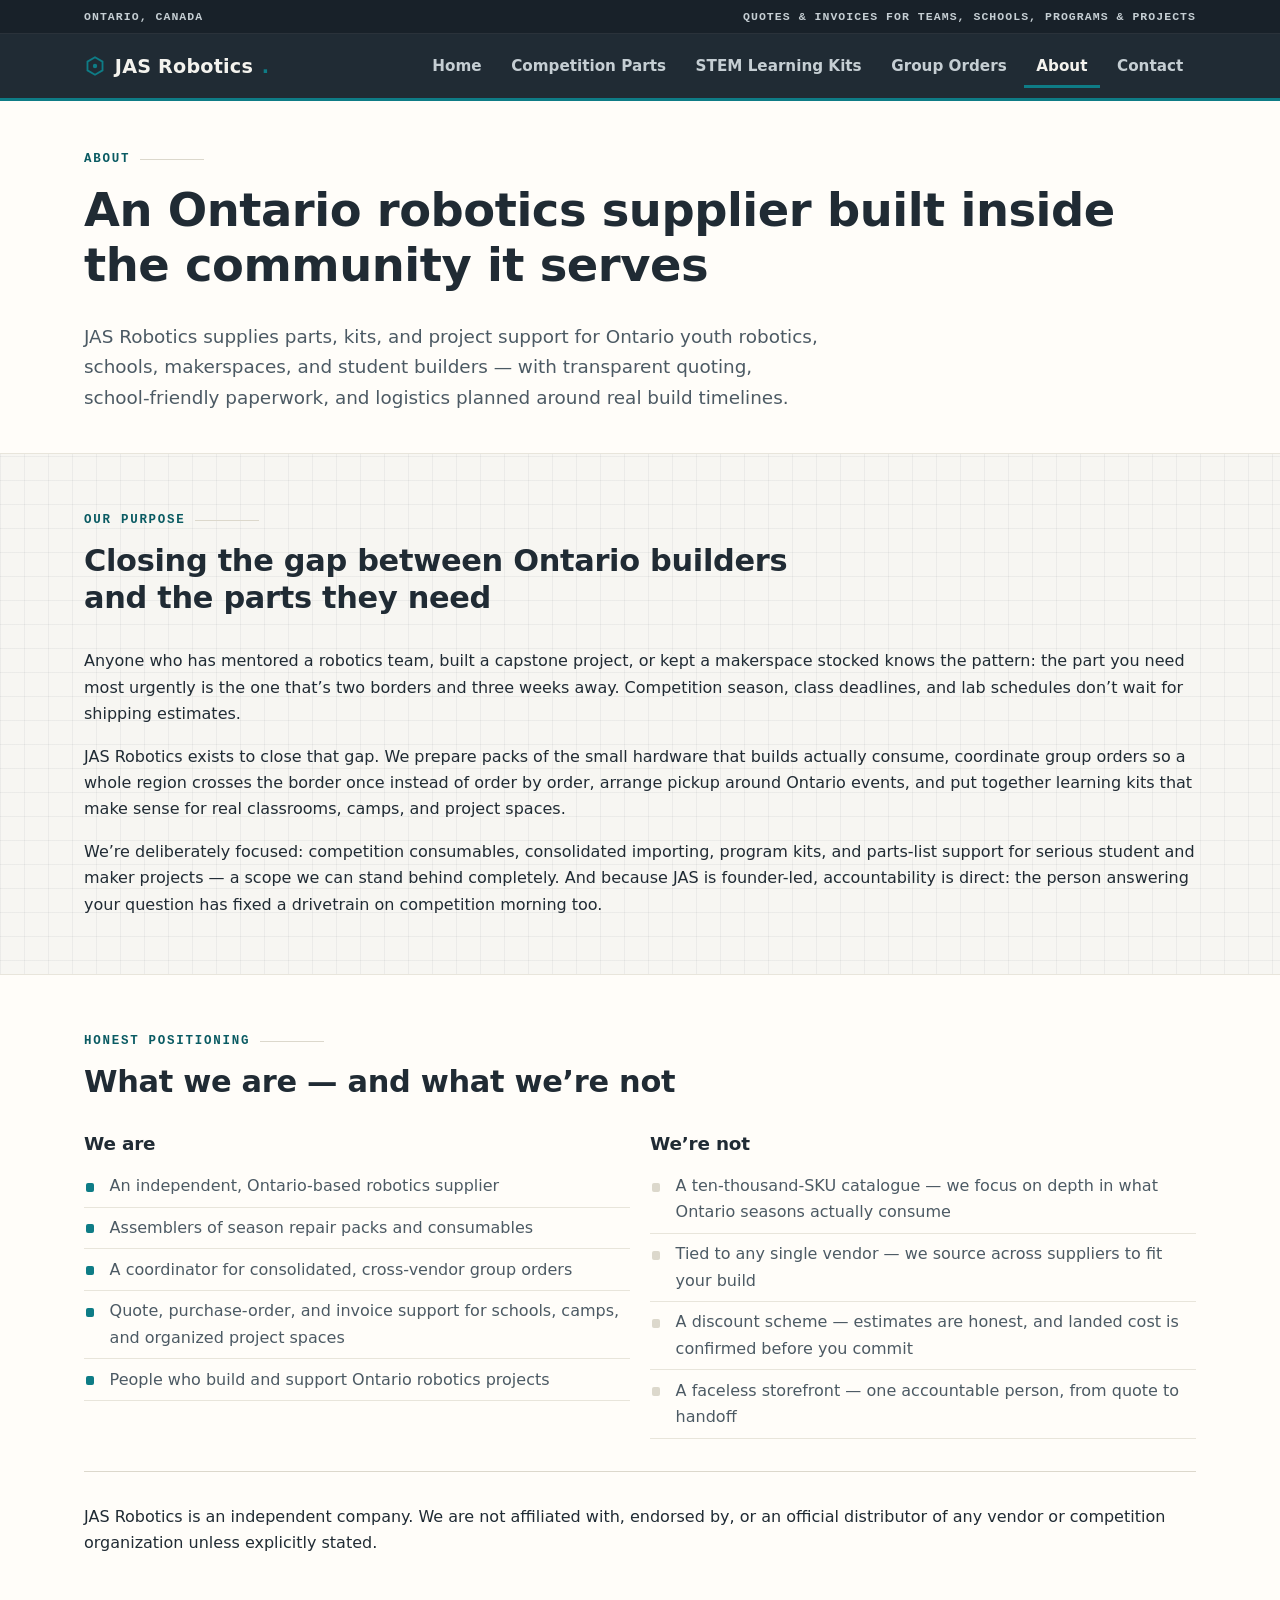
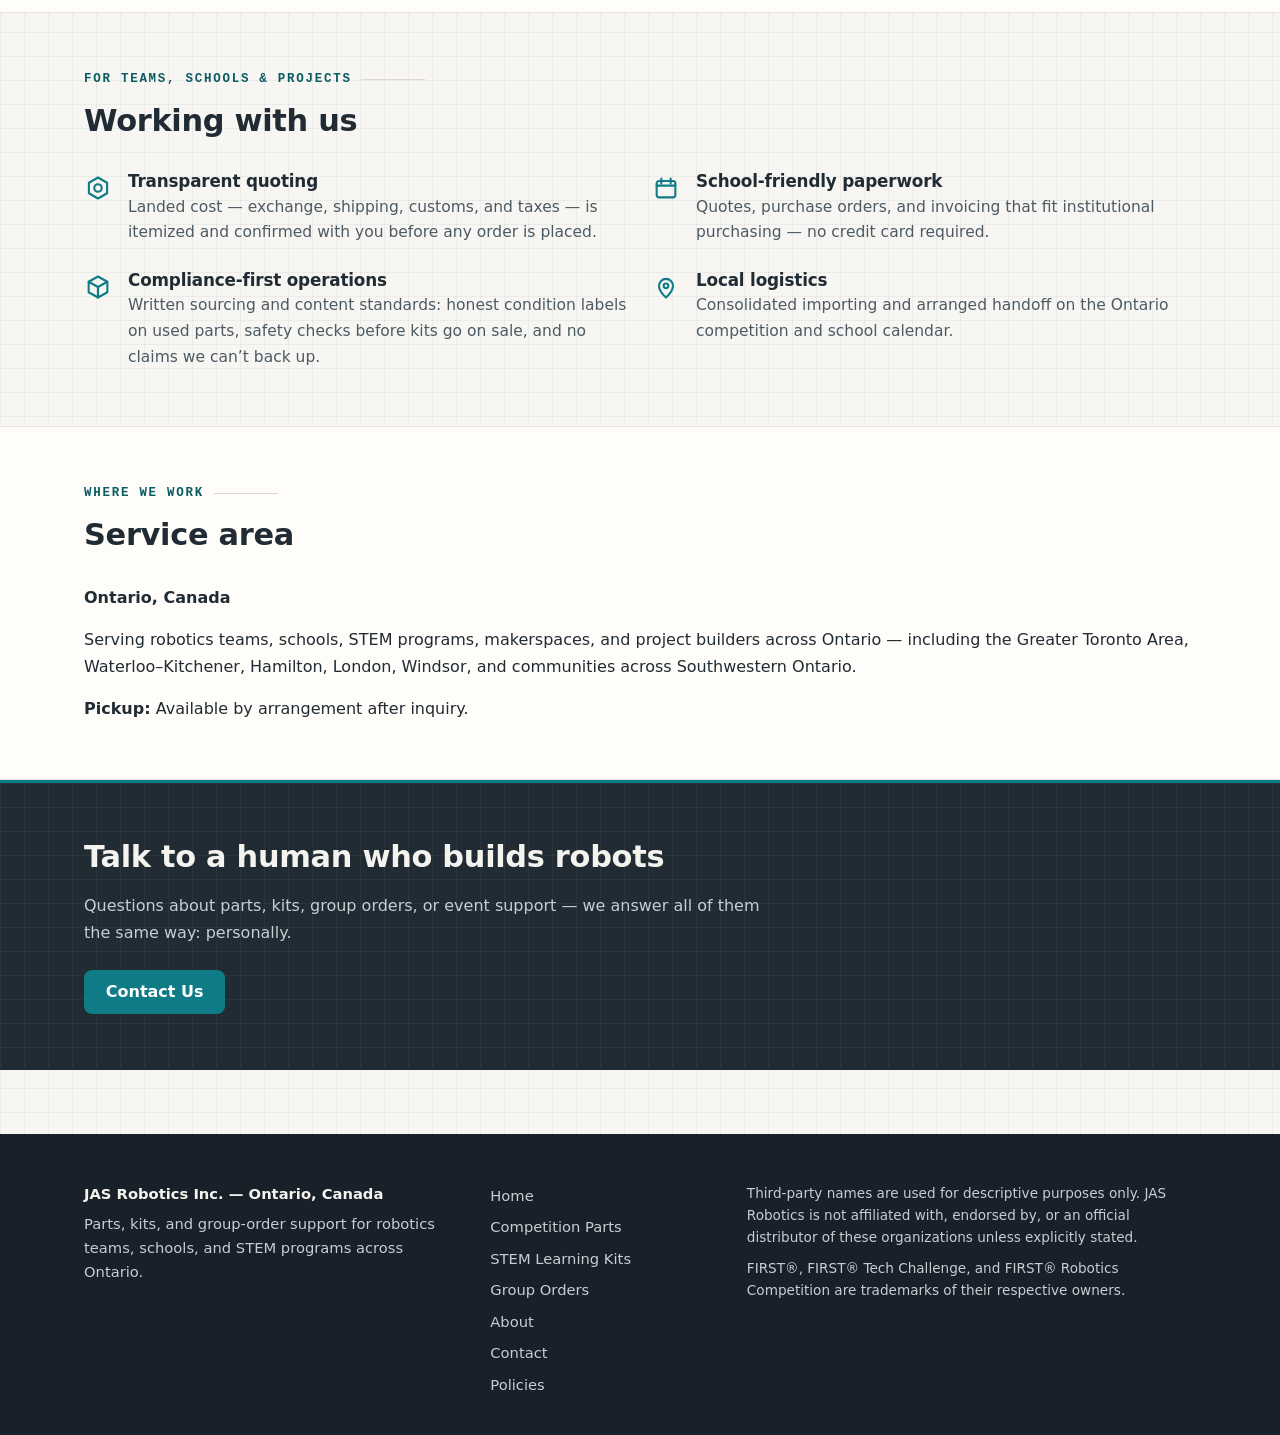
==== commit 758e39ae: "Broaden service-area line + expand named regions; fix group-order billing wording Service-area copy " ====
--- a/about.html
+++ b/about.html
@@ -145,7 +145,7 @@
           <h2>Service area</h2>
         </div>
         <p><strong>Ontario, Canada</strong></p>
-        <p>Serving FIRST robotics teams across Ontario — including the Waterloo–Kitchener, Hamilton, and London areas.</p>
+        <p>Serving robotics teams, schools, STEM programs, makerspaces, and project builders across Ontario — including the Greater Toronto Area, Waterloo–Kitchener, Hamilton, London, Windsor, and communities across Southwestern Ontario.</p>
         <p><strong>Pickup:</strong> Available by arrangement after inquiry.</p>
       </div>
     </section>
--- a/styles.css
+++ b/styles.css
@@ -298,6 +298,17 @@
   white-space: nowrap;
 }
 
+/* ---------- checklists (tools for teams) ---------- */
+
+.checklist { list-style: none; padding: 0; margin: 0 0 1rem; display: grid; gap: 0.5rem; }
+.checklist li { position: relative; padding-left: 1.7rem; color: var(--ink-soft); font-size: 0.95rem; line-height: 1.4; }
+.checklist li::before {
+  content: ""; position: absolute; left: 0.15rem; top: 0.3em;
+  width: 0.7rem; height: 0.4rem;
+  border-left: 2.5px solid var(--track); border-bottom: 2.5px solid var(--track);
+  transform: rotate(-45deg);
+}
+
 /* ---------- steps (how it works) ---------- */
 
 .steps { list-style: none; counter-reset: step; padding: 0; margin: 0; display: grid; gap: 1rem; }
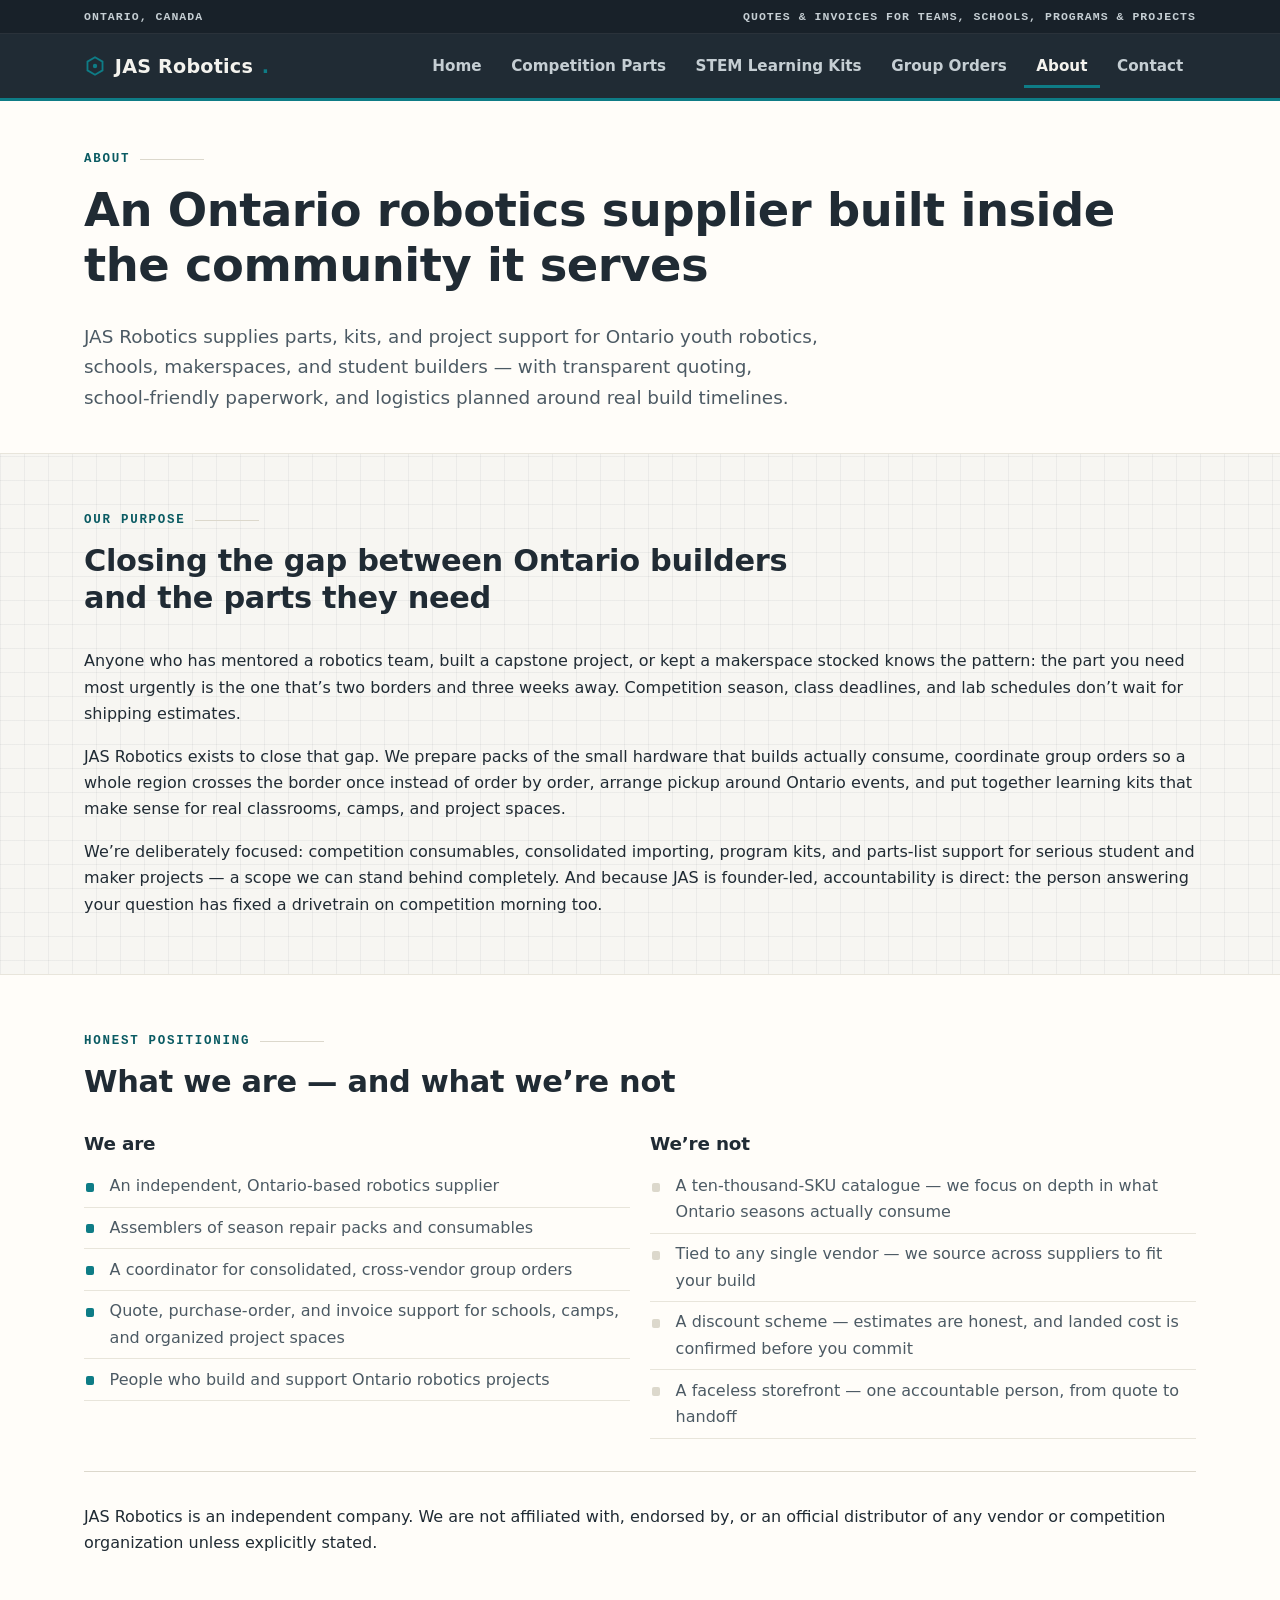
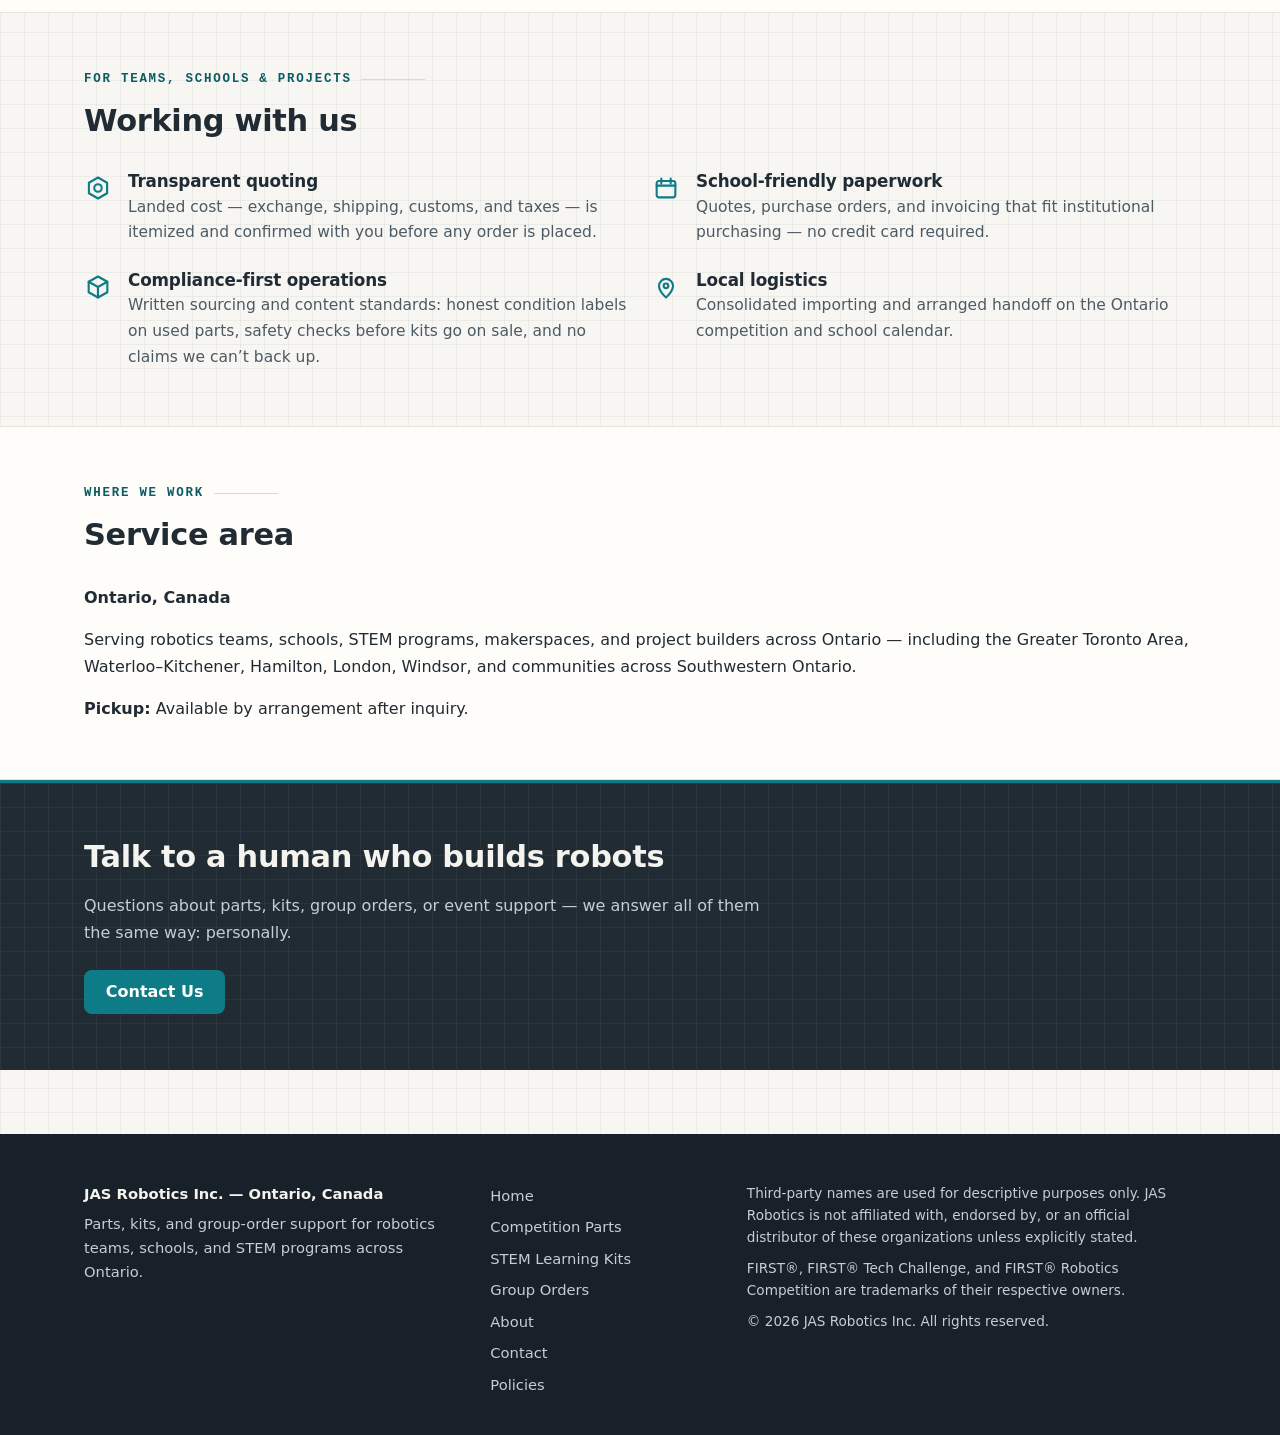
==== commit 797a4ac0: "Add copyright line to footer sitewide + policies trademark section Locked-footer change (recorded fi" ====
--- a/about.html
+++ b/about.html
@@ -183,6 +183,7 @@
       <div class="footer-legal">
         <p>Third-party names are used for descriptive purposes only. JAS Robotics is not affiliated with, endorsed by, or an official distributor of these organizations unless explicitly stated.</p>
         <p>FIRST®, FIRST® Tech Challenge, and FIRST® Robotics Competition are trademarks of their respective owners.</p>
+        <p>&copy; 2026 JAS Robotics Inc. All rights reserved.</p>
       </div>
     </div>
   </footer>
--- a/styles.css
+++ b/styles.css
@@ -309,6 +309,20 @@
   transform: rotate(-45deg);
 }
 
+/* ---------- photos / figures (owner-supplied imagery) ---------- */
+
+.photo-grid { display: grid; gap: 1.25rem; grid-template-columns: repeat(auto-fit, minmax(16rem, 1fr)); }
+figure.figure { margin: 0; }
+.figure img {
+  display: block; width: 100%; height: auto;
+  border-radius: var(--radius);
+  border: 1px solid var(--line);
+  background: var(--surface);
+}
+.figure figcaption { margin-top: 0.5rem; font-size: 0.85rem; color: var(--ink-soft); }
+/* fixed-ratio variant avoids layout shift before the image loads */
+.figure--ratio img { aspect-ratio: 4 / 3; object-fit: cover; }
+
 /* ---------- steps (how it works) ---------- */
 
 .steps { list-style: none; counter-reset: step; padding: 0; margin: 0; display: grid; gap: 1rem; }
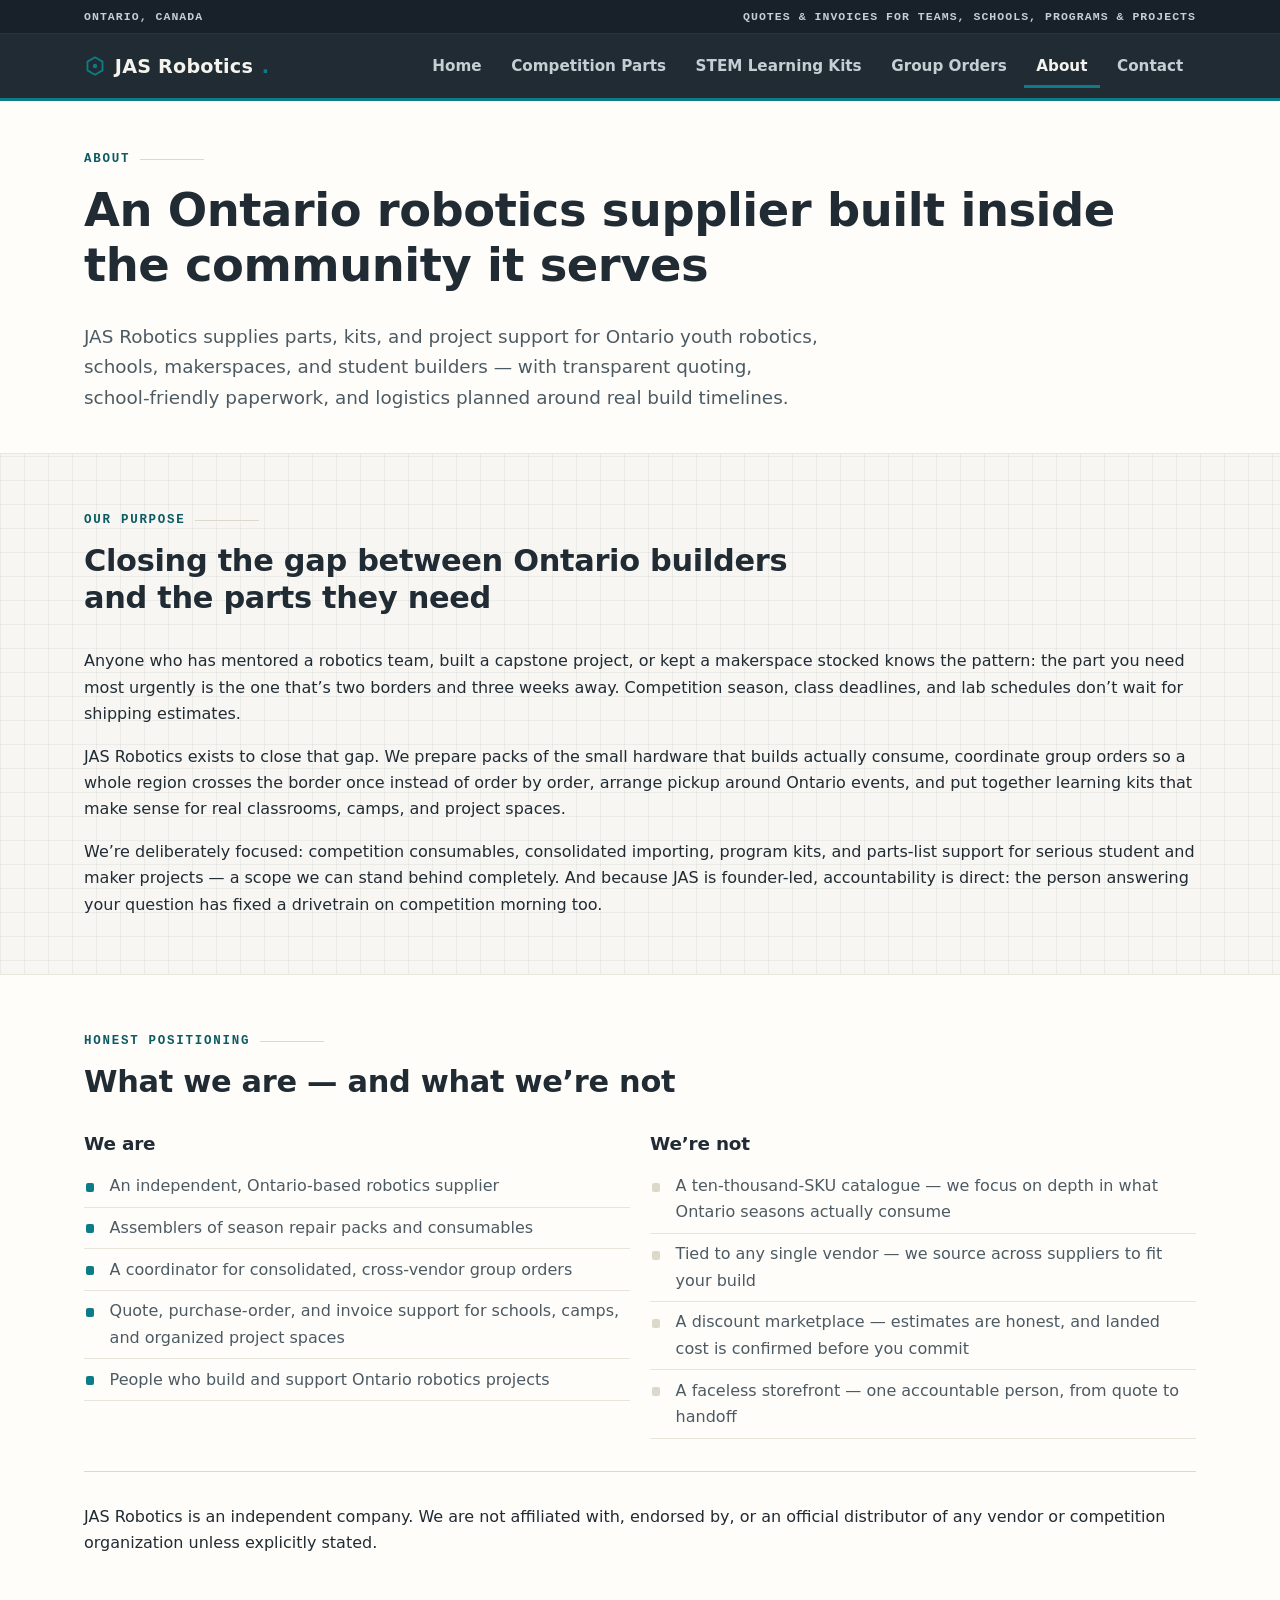
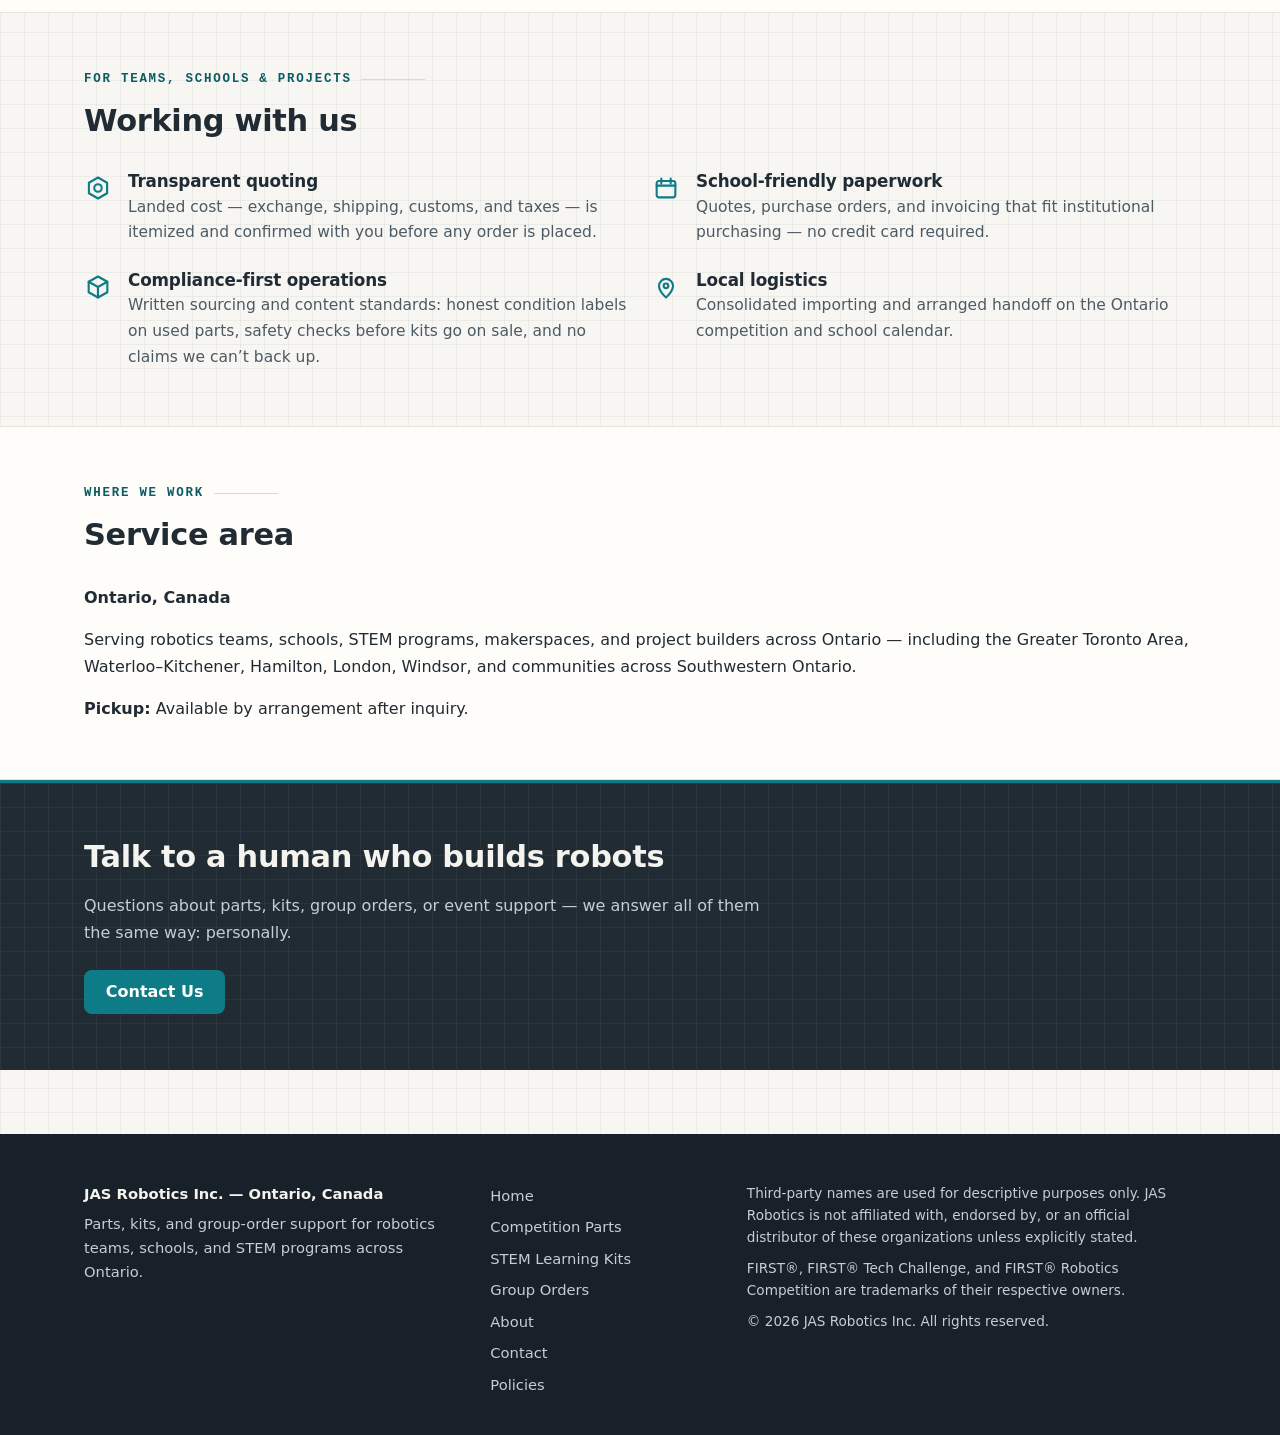
==== commit 53c32696: "Apply Codex vendor/collaborator-confidence review - group-orders: reword 'No team account? No proble" ====
--- a/about.html
+++ b/about.html
@@ -87,7 +87,7 @@
             <ul class="cols-not">
               <li>A ten-thousand-SKU catalogue — we focus on depth in what Ontario seasons actually consume</li>
               <li>Tied to any single vendor — we source across suppliers to fit your build</li>
-              <li>A discount scheme — estimates are honest, and landed cost is confirmed before you commit</li>
+              <li>A discount marketplace — estimates are honest, and landed cost is confirmed before you commit</li>
               <li>A faceless storefront — one accountable person, from quote to handoff</li>
             </ul>
           </div>
--- a/styles.css
+++ b/styles.css
@@ -197,8 +197,43 @@
 
 .hero h1 { margin-bottom: 0.4em; }
 .hero .lead { font-size: 1.2rem; }
-.hero-art { color: var(--ink-soft); display: block; margin-inline: auto; max-width: 26rem; }
-.hero-art .art-accent { color: var(--track); }
+.hero-photo { margin: 0 auto; max-width: 30rem; }
+.hero-photo figcaption { margin-top: 0.5rem; font-size: 0.85rem; color: var(--ink-soft); }
+
+/* Static bordered frame: the border + shadow do NOT move — only a gentle hover
+   lift. It clips a swaying image inside (frame background is white to match the
+   photo's white backdrop, so the clipped edges stay seamless). */
+.hero-photo-frame {
+  border: 1px solid var(--line);
+  border-radius: var(--radius);
+  background: #fff;
+  box-shadow: var(--shadow-sm);
+  overflow: hidden;
+  isolation: isolate;
+  perspective: 1000px;
+  transition: transform 300ms ease, box-shadow 300ms ease;
+}
+@media (hover: hover) {
+  .hero-photo:hover .hero-photo-frame { transform: translateY(-4px); box-shadow: 0 12px 30px rgba(32, 43, 52, 0.15); }
+}
+
+/* Turntable sway on the image only — transform-only (never opacity), so the LCP
+   image is always visible even if throttled. Not rotateY(360): a flat JPG would
+   read as a flipping card, not a rotating robot. */
+.hero-photo-frame img {
+  display: block; width: 100%; height: auto;
+  transform-origin: center 62%;
+  animation: hero-turntable 5.5s ease-in-out infinite;
+  will-change: transform;
+}
+@keyframes hero-turntable {
+  0%   { transform: translateX(-8px) translateY(0)    rotateY(-12deg) rotateZ(-0.8deg); }
+  50%  { transform: translateX(8px)  translateY(-6px) rotateY(12deg)  rotateZ(0.8deg); }
+  100% { transform: translateX(-8px) translateY(0)    rotateY(-12deg) rotateZ(-0.8deg); }
+}
+@media (prefers-reduced-motion: reduce) {
+  .hero-photo-frame img { animation: none; transform: none; }
+}
 
 .page-hero { padding-block: 3rem 2.5rem; border-bottom: 1px solid var(--line-soft); background: var(--surface); }
 .page-hero .lead { max-width: 46rem; }
@@ -320,6 +355,11 @@
   background: var(--surface);
 }
 .figure figcaption { margin-top: 0.5rem; font-size: 0.85rem; color: var(--ink-soft); }
+.figure--inset img {
+  box-sizing: border-box;
+  padding: clamp(1.25rem, 3vw, 2rem);
+  background: #fff;
+}
 /* fixed-ratio variant avoids layout shift before the image loads */
 .figure--ratio img { aspect-ratio: 4 / 3; object-fit: cover; }
 
@@ -417,6 +457,7 @@
 }
 
 .form-field label { display: block; font-weight: 650; font-size: 0.95rem; margin-bottom: 0.3rem; }
+.req { color: #b3261e; font-weight: 700; }
 .form-field .field-hint { display: block; font-weight: 400; font-size: 0.83rem; color: var(--ink-soft); }
 
 .form-field input,
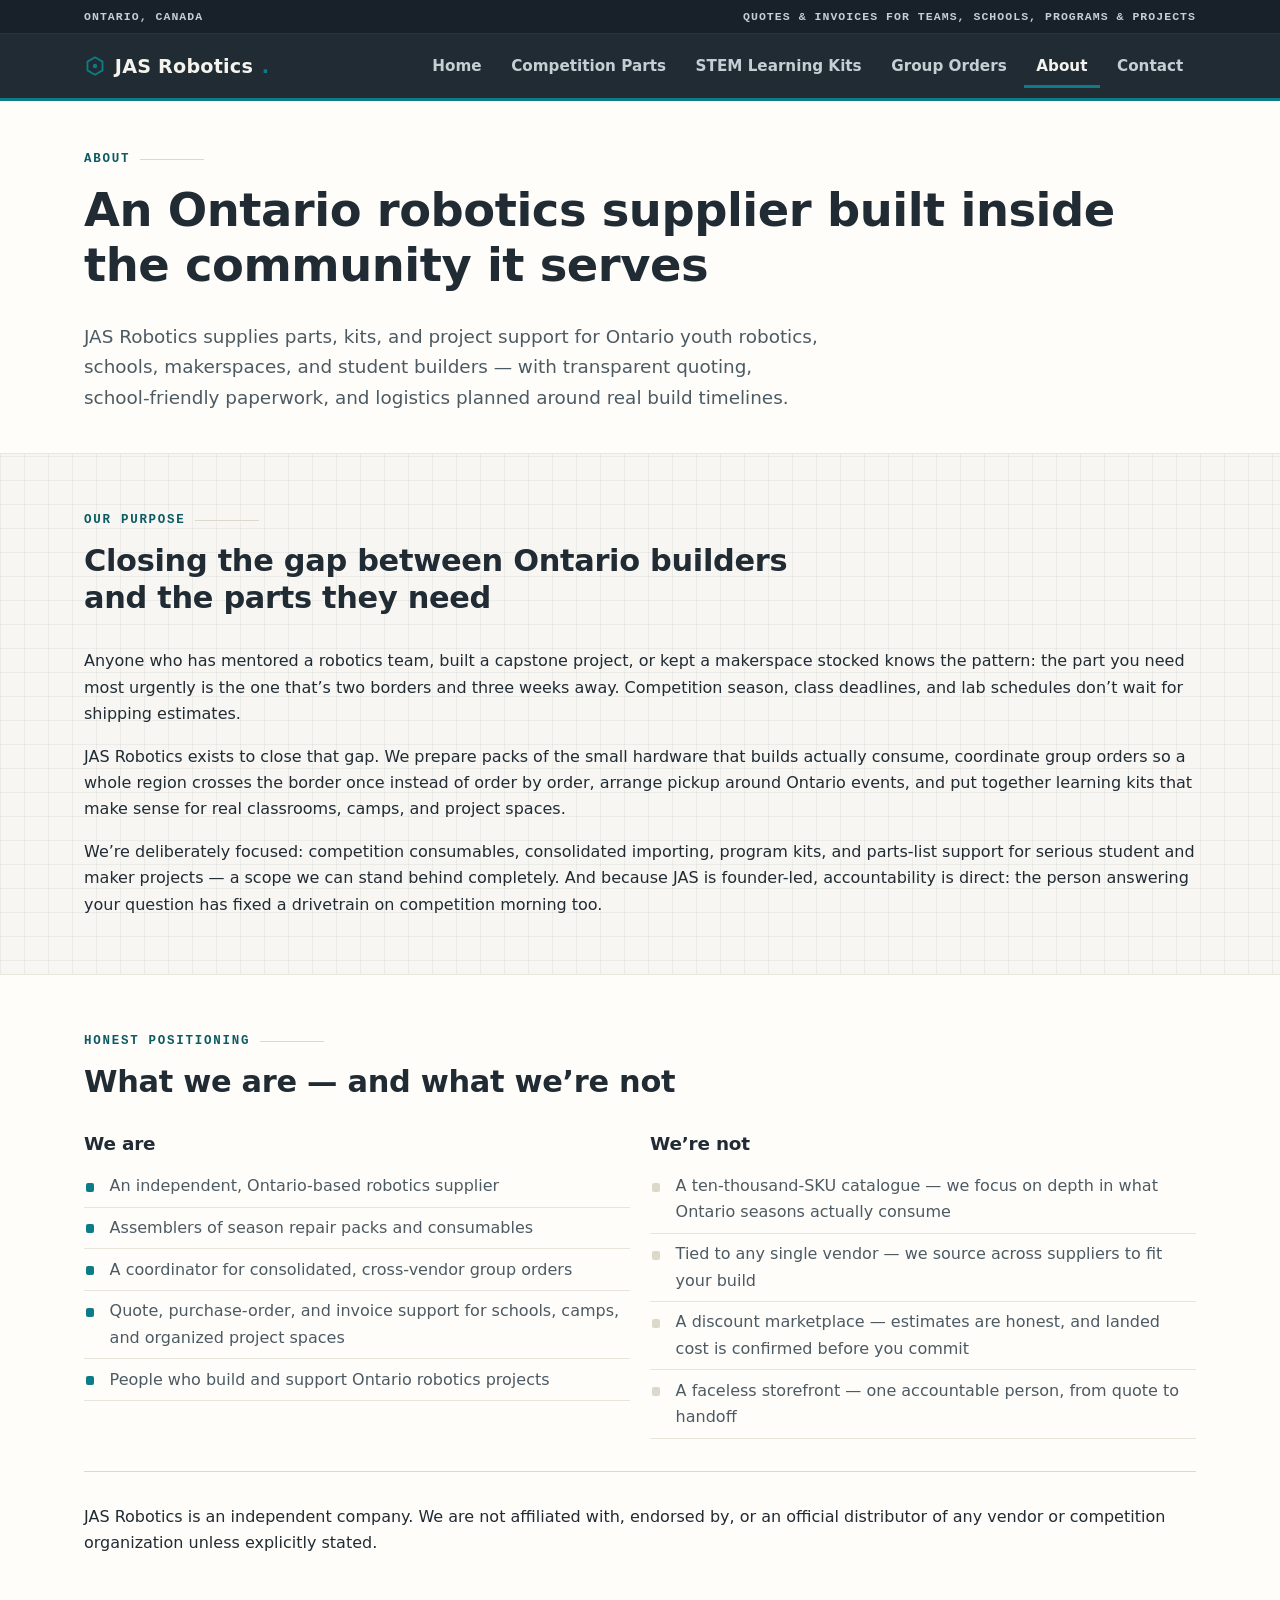
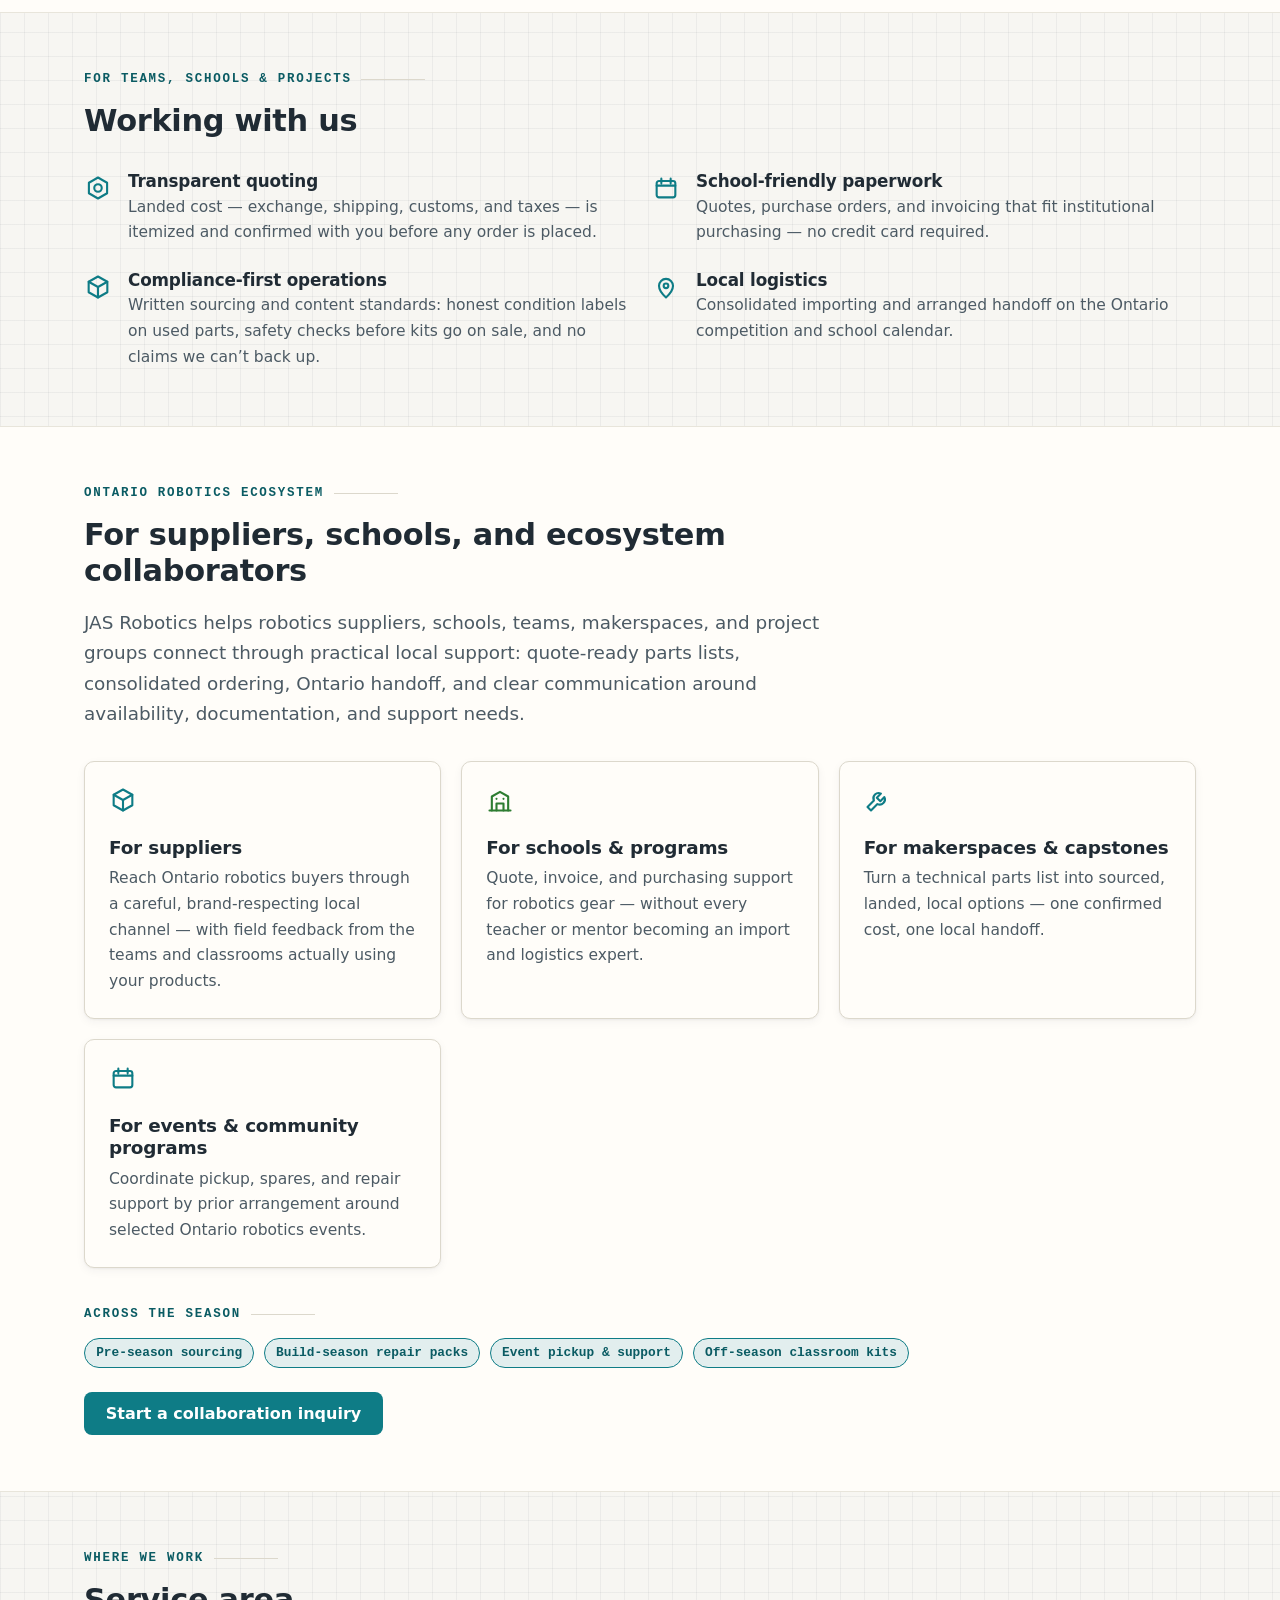
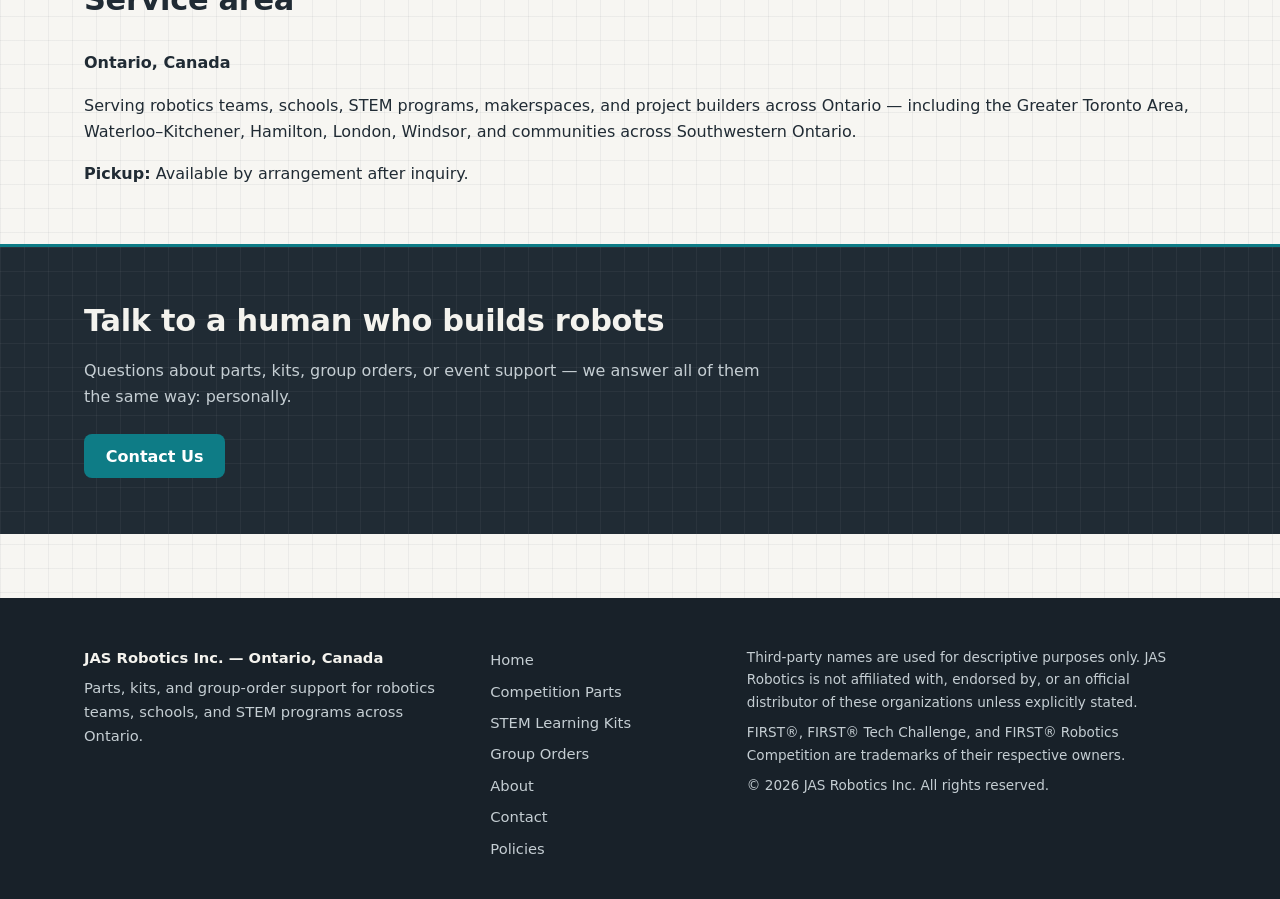
==== commit 174a14a5: "About: add 'Ontario robotics ecosystem' collaboration section Positions JAS as a local robotics chan" ====
--- a/about.html
+++ b/about.html
@@ -137,8 +137,51 @@
       </div>
     </section>
 
+    <!-- ============ Ecosystem / collaboration ============ -->
+    <section class="section section--alt" id="ecosystem">
+      <div class="container">
+        <div class="section-head">
+          <p class="eyebrow">Ontario robotics ecosystem</p>
+          <h2>For suppliers, schools, and ecosystem collaborators</h2>
+          <p class="lead">JAS Robotics helps robotics suppliers, schools, teams, makerspaces, and project groups connect through practical local support: quote-ready parts lists, consolidated ordering, Ontario handoff, and clear communication around availability, documentation, and support needs.</p>
+        </div>
+        <div class="grid-cards grid-cards--wide">
+          <article class="card track-comp">
+            <svg class="icon" viewBox="0 0 24 24" aria-hidden="true" focusable="false" fill="none" stroke="currentColor" stroke-width="1.8" stroke-linecap="round" stroke-linejoin="round"><path d="M12 3l8 4.5v9L12 21l-8-4.5v-9z"/><path d="M4 7.5l8 4.5 8-4.5M12 12v9"/></svg>
+            <h3>For suppliers</h3>
+            <p>Reach Ontario robotics buyers through a careful, brand-respecting local channel — with field feedback from the teams and classrooms actually using your products.</p>
+          </article>
+          <article class="card track-stem">
+            <svg class="icon" viewBox="0 0 24 24" aria-hidden="true" focusable="false" fill="none" stroke="currentColor" stroke-width="1.8" stroke-linecap="round" stroke-linejoin="round"><path d="M3 21h18"/><path d="M5 21V9l7-4 7 4v12"/><path d="M9 21v-6h6v6"/><path d="M9 11h.01M15 11h.01"/></svg>
+            <h3>For schools &amp; programs</h3>
+            <p>Quote, invoice, and purchasing support for robotics gear — without every teacher or mentor becoming an import and logistics expert.</p>
+          </article>
+          <article class="card track-comp">
+            <svg class="icon" viewBox="0 0 24 24" aria-hidden="true" focusable="false" fill="none" stroke="currentColor" stroke-width="1.8" stroke-linecap="round" stroke-linejoin="round"><path d="M14.5 6.5a4.5 4.5 0 00-6 6L3 18l3 3 5.5-5.5a4.5 4.5 0 006-6L14 13l-3-3 3.5-3.5z"/></svg>
+            <h3>For makerspaces &amp; capstones</h3>
+            <p>Turn a technical parts list into sourced, landed, local options — one confirmed cost, one local handoff.</p>
+          </article>
+          <article class="card track-comp">
+            <svg class="icon" viewBox="0 0 24 24" aria-hidden="true" focusable="false" fill="none" stroke="currentColor" stroke-width="1.8" stroke-linecap="round" stroke-linejoin="round"><rect x="4" y="6" width="16" height="14" rx="2"/><path d="M4 10h16M8 4v4M16 4v4"/></svg>
+            <h3>For events &amp; community programs</h3>
+            <p>Coordinate pickup, spares, and repair support by prior arrangement around selected Ontario robotics events.</p>
+          </article>
+        </div>
+        <p class="eyebrow" style="margin-top: 2.25rem;">Across the season</p>
+        <ul class="badge-row" aria-label="How JAS works across the robotics year">
+          <li><span class="badge">Pre-season sourcing</span></li>
+          <li><span class="badge">Build-season repair packs</span></li>
+          <li><span class="badge">Event pickup &amp; support</span></li>
+          <li><span class="badge">Off-season classroom kits</span></li>
+        </ul>
+        <div class="btn-row">
+          <a class="btn btn--accent" href="contact.html">Start a collaboration inquiry</a>
+        </div>
+      </div>
+    </section>
+
     <!-- ============ Service area ============ -->
-    <section class="section section--alt">
+    <section class="section">
       <div class="container">
         <div class="section-head">
           <p class="eyebrow">Where we work</p>
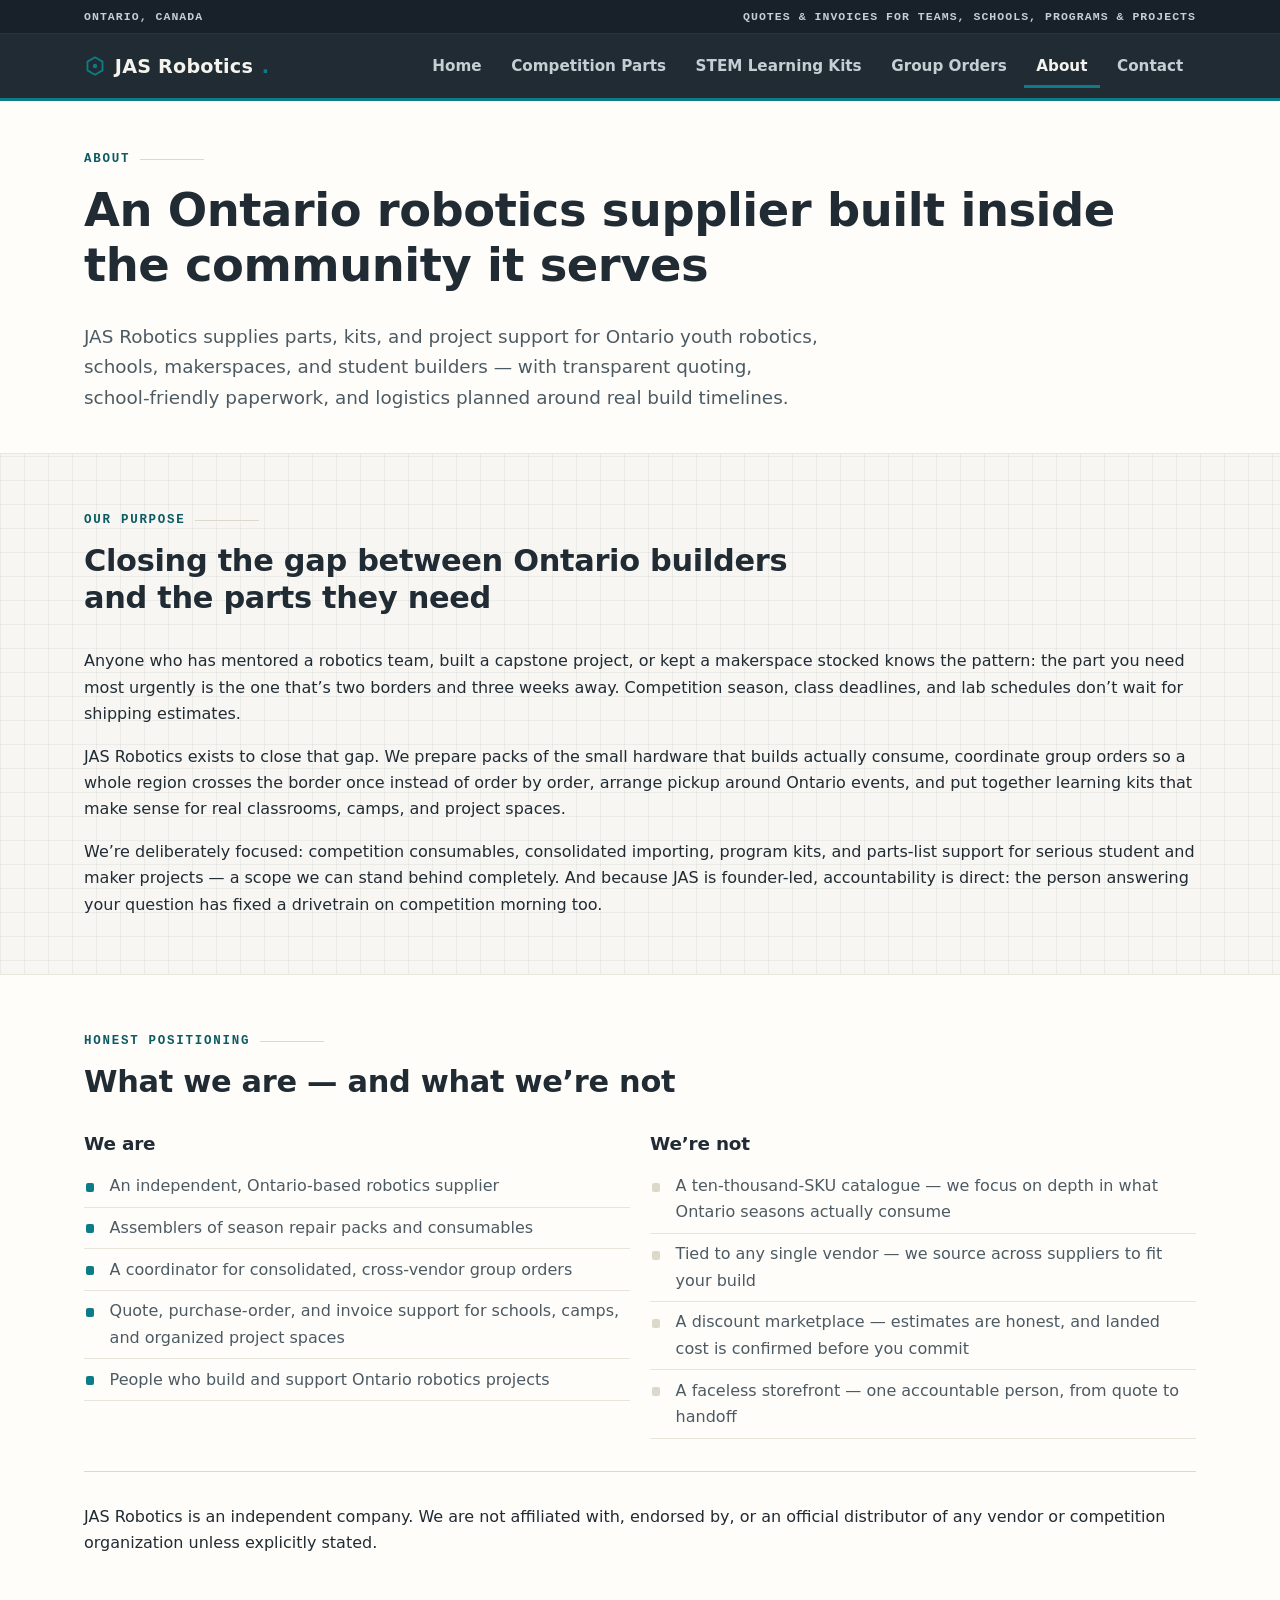
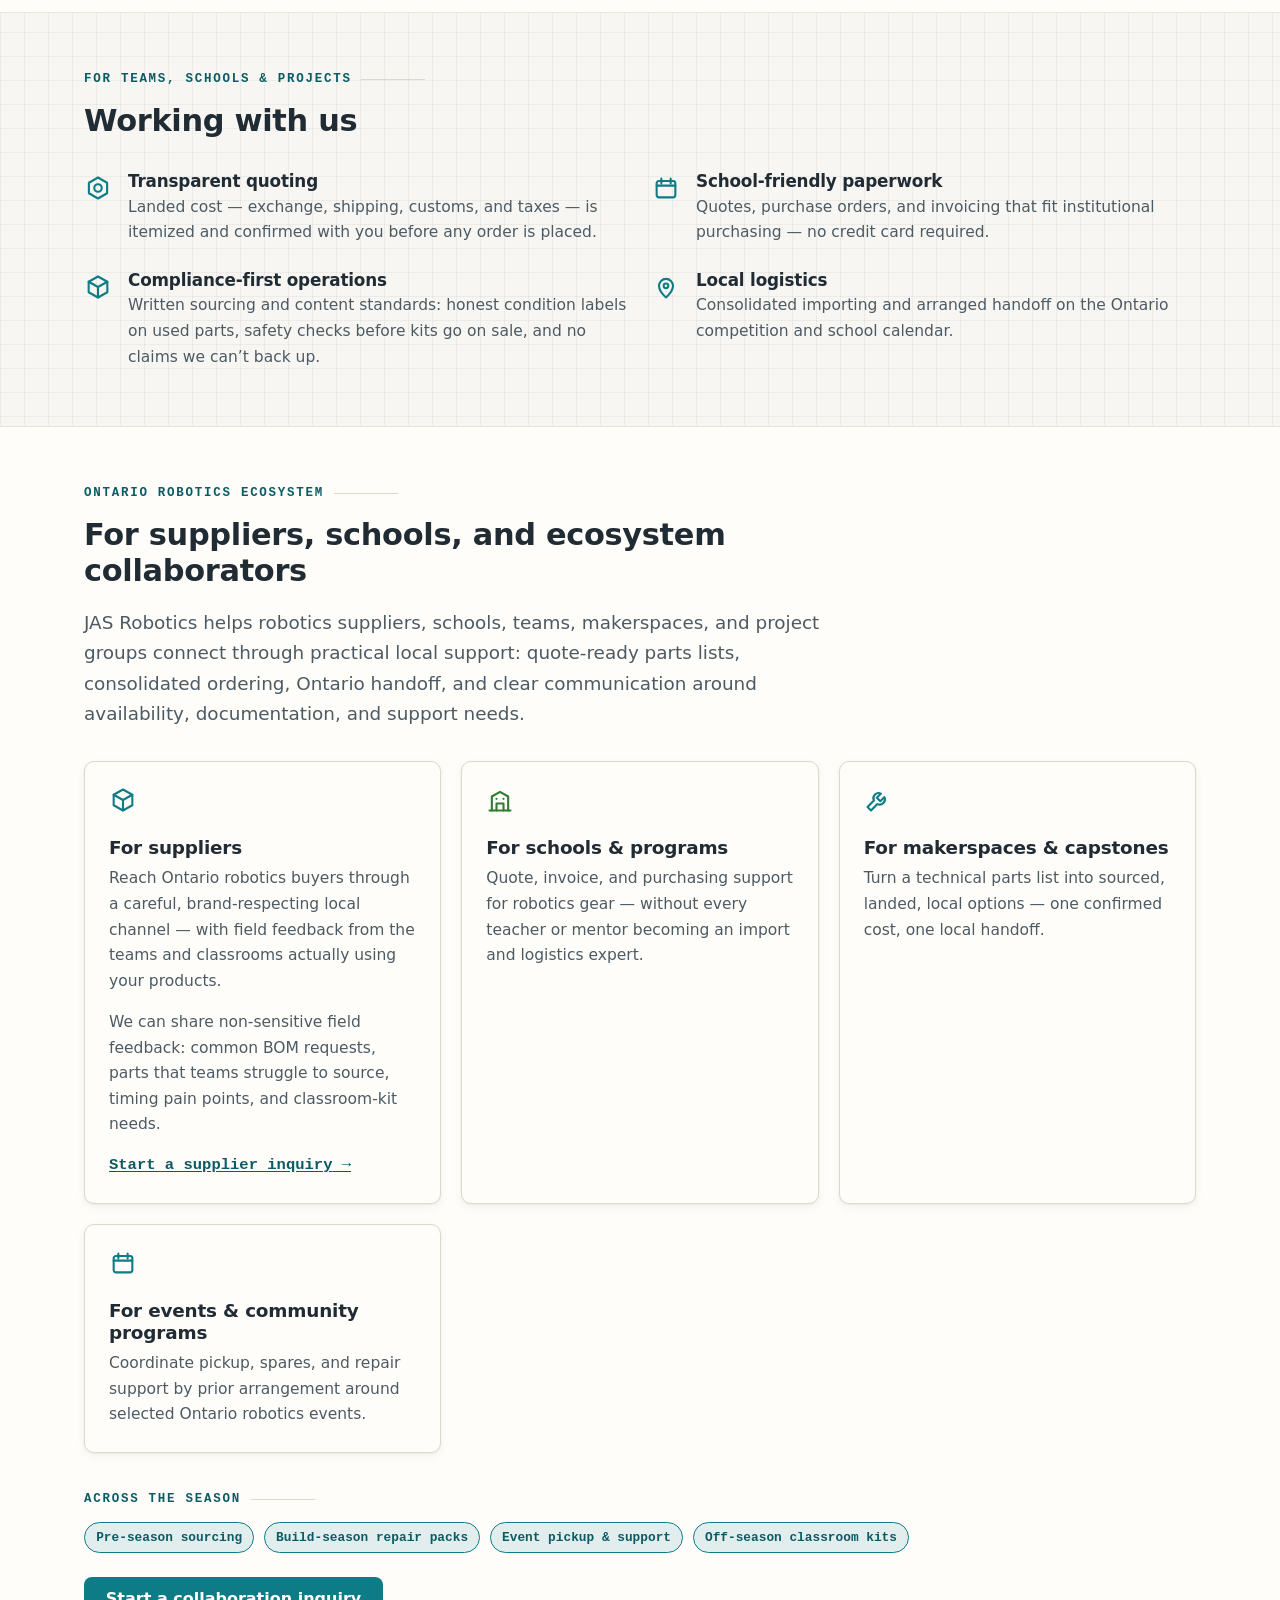
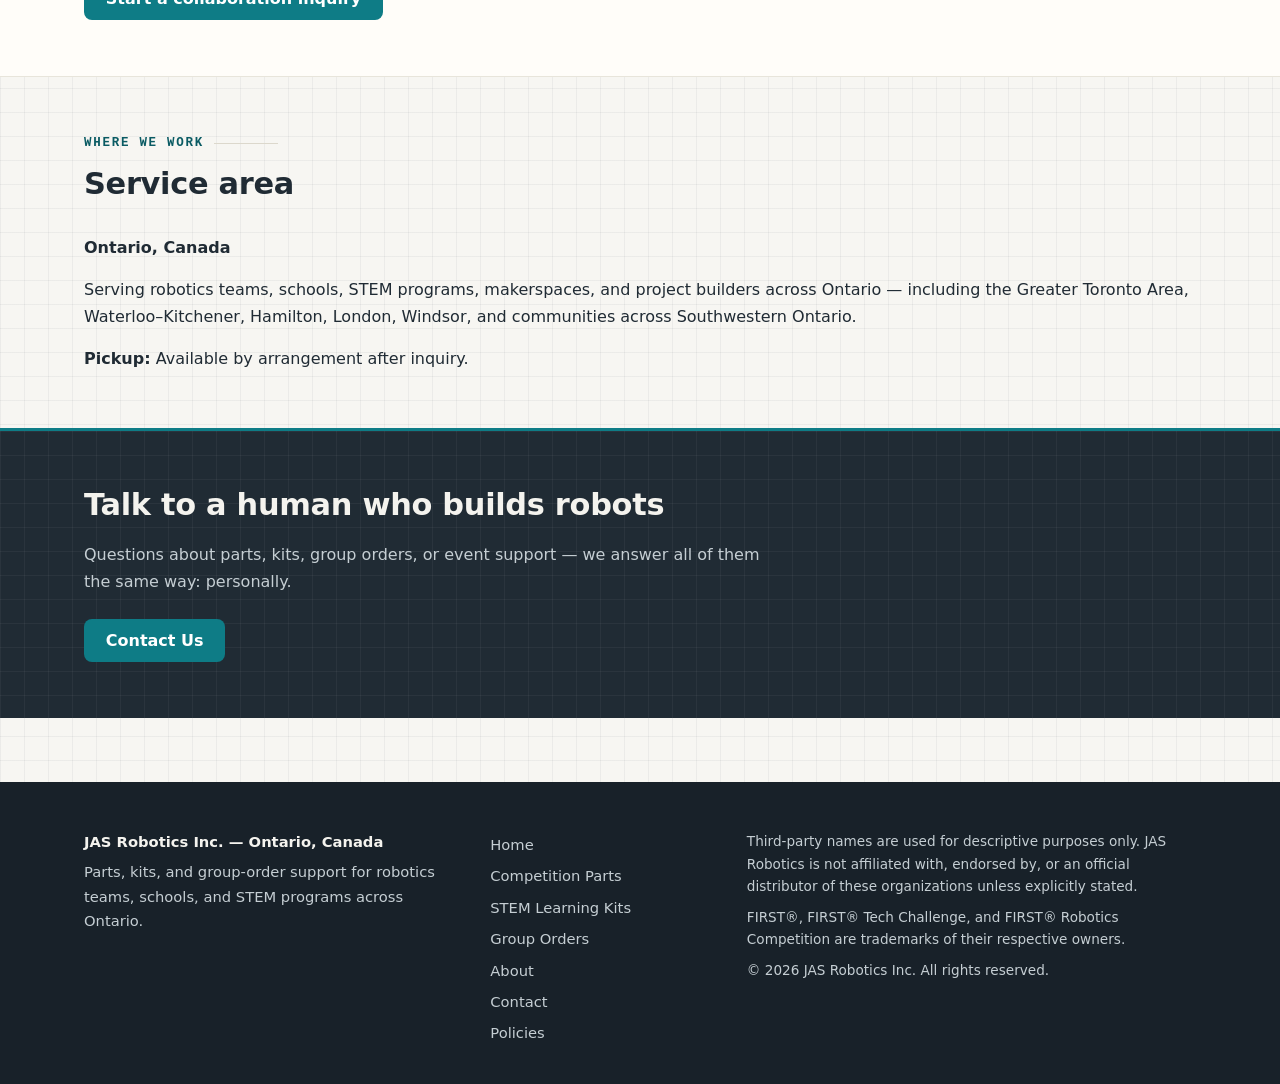
==== commit 1b0e007b: "Polish pass per Codex review: park 0% bar, frame round as market signal, supplier value copy - group" ====
--- a/about.html
+++ b/about.html
@@ -150,6 +150,8 @@
             <svg class="icon" viewBox="0 0 24 24" aria-hidden="true" focusable="false" fill="none" stroke="currentColor" stroke-width="1.8" stroke-linecap="round" stroke-linejoin="round"><path d="M12 3l8 4.5v9L12 21l-8-4.5v-9z"/><path d="M4 7.5l8 4.5 8-4.5M12 12v9"/></svg>
             <h3>For suppliers</h3>
             <p>Reach Ontario robotics buyers through a careful, brand-respecting local channel — with field feedback from the teams and classrooms actually using your products.</p>
+            <p>We can share non-sensitive field feedback: common BOM requests, parts that teams struggle to source, timing pain points, and classroom-kit needs.</p>
+            <p class="card-note"><a class="card-link" href="contact.html">Start a supplier inquiry</a></p>
           </article>
           <article class="card track-stem">
             <svg class="icon" viewBox="0 0 24 24" aria-hidden="true" focusable="false" fill="none" stroke="currentColor" stroke-width="1.8" stroke-linecap="round" stroke-linejoin="round"><path d="M3 21h18"/><path d="M5 21V9l7-4 7 4v12"/><path d="M9 21v-6h6v6"/><path d="M9 11h.01M15 11h.01"/></svg>
--- a/styles.css
+++ b/styles.css
@@ -428,6 +428,29 @@
 }
 .progress-fill { height: 100%; width: 0; background: var(--track); border-radius: inherit; }
 
+/* ---------- open-round banner (hero announcement) ---------- */
+.round-banner {
+  display: flex; flex-wrap: wrap; align-items: center; justify-content: space-between;
+  gap: 1rem 1.5rem;
+  margin-top: 1.75rem;
+  padding: 1.1rem 1.4rem;
+  background: var(--track-soft);
+  border: 1px solid var(--track);
+  border-left: 4px solid var(--track);
+  border-radius: var(--radius);
+}
+.round-banner__label {
+  margin: 0 0 0.2rem;
+  font-family: var(--mono); font-size: 0.78rem; font-weight: 700;
+  letter-spacing: 0.1em; text-transform: uppercase; color: var(--track-ink);
+}
+.round-banner__label::before {
+  content: ""; display: inline-block; width: 0.5rem; height: 0.5rem;
+  margin-right: 0.45rem; border-radius: 50%; background: var(--track); vertical-align: middle;
+}
+.round-banner__text { margin: 0; color: var(--ink); }
+.round-banner .btn { flex: none; }
+
 /* ---------- jump nav (in-page anchors) ---------- */
 
 .jump-nav ul { list-style: none; display: flex; gap: 0.6rem; flex-wrap: wrap; padding: 0; margin: 1.25rem 0 0; }
